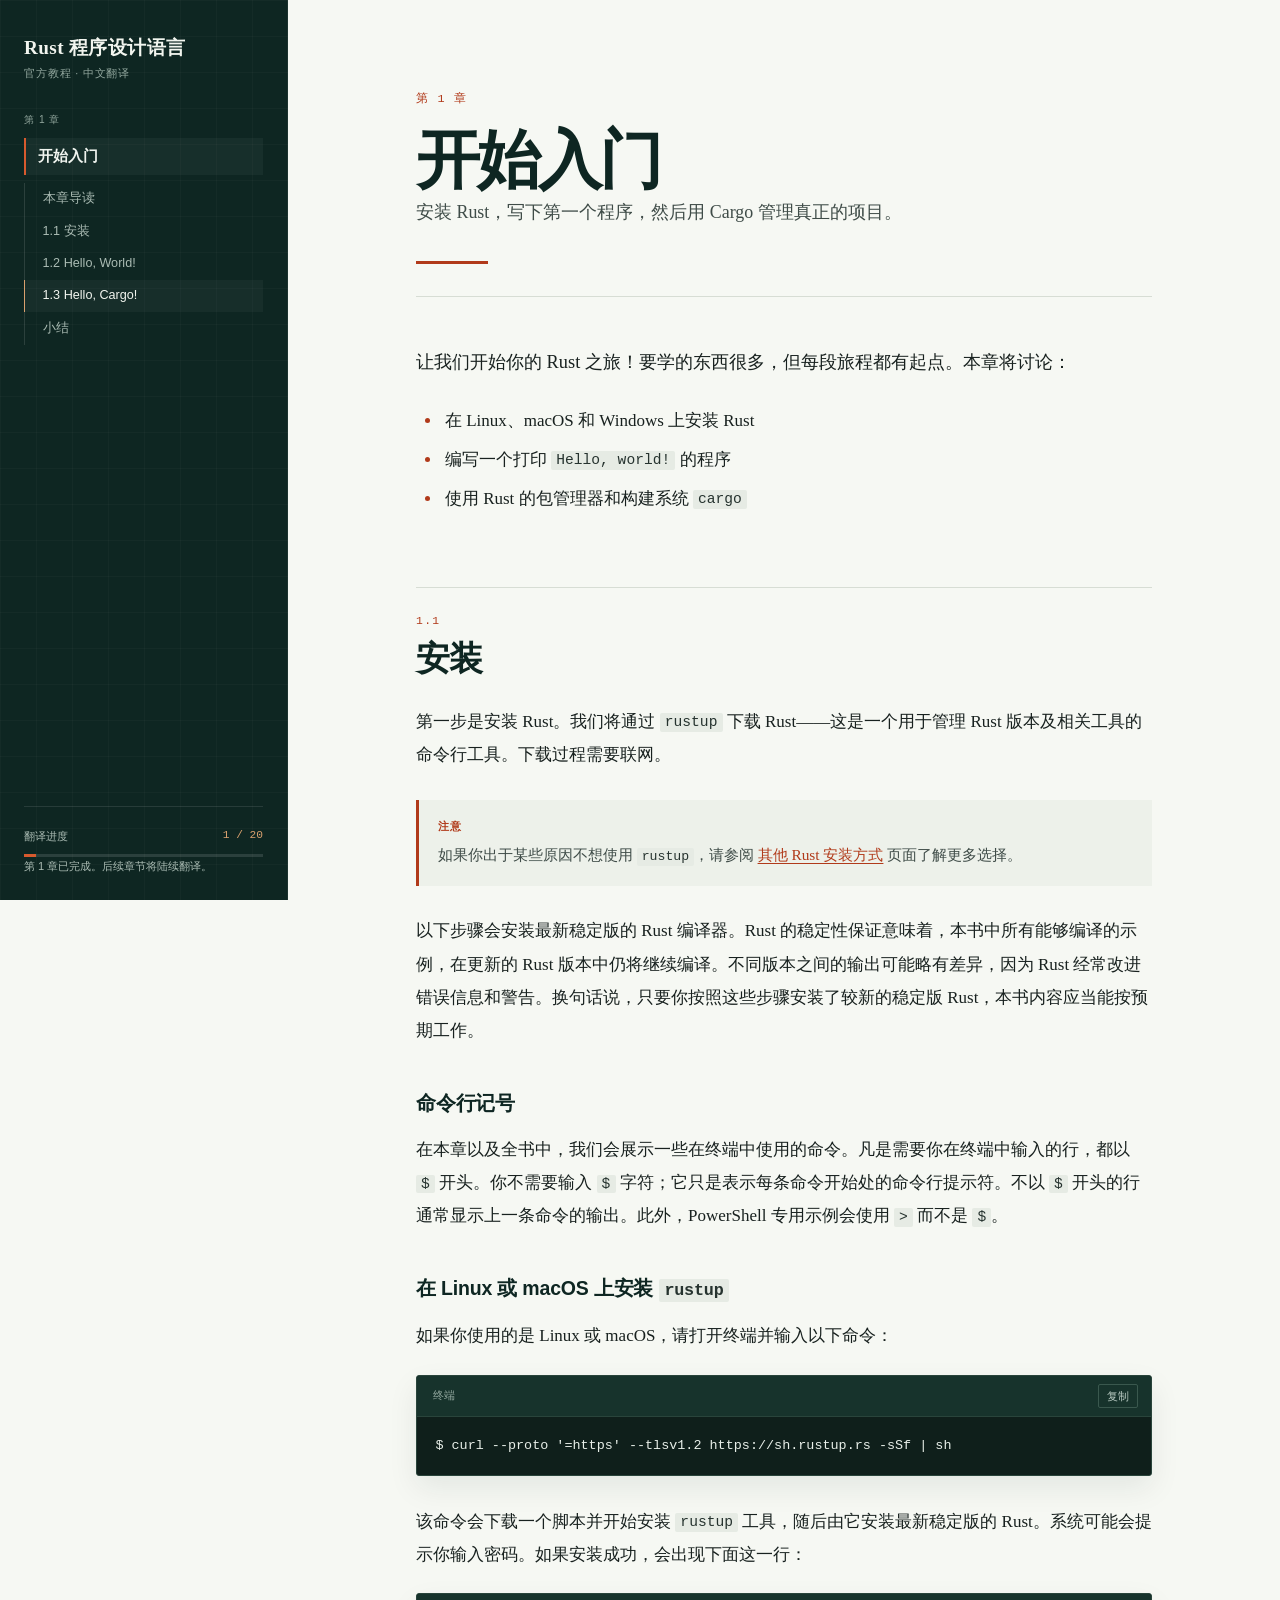
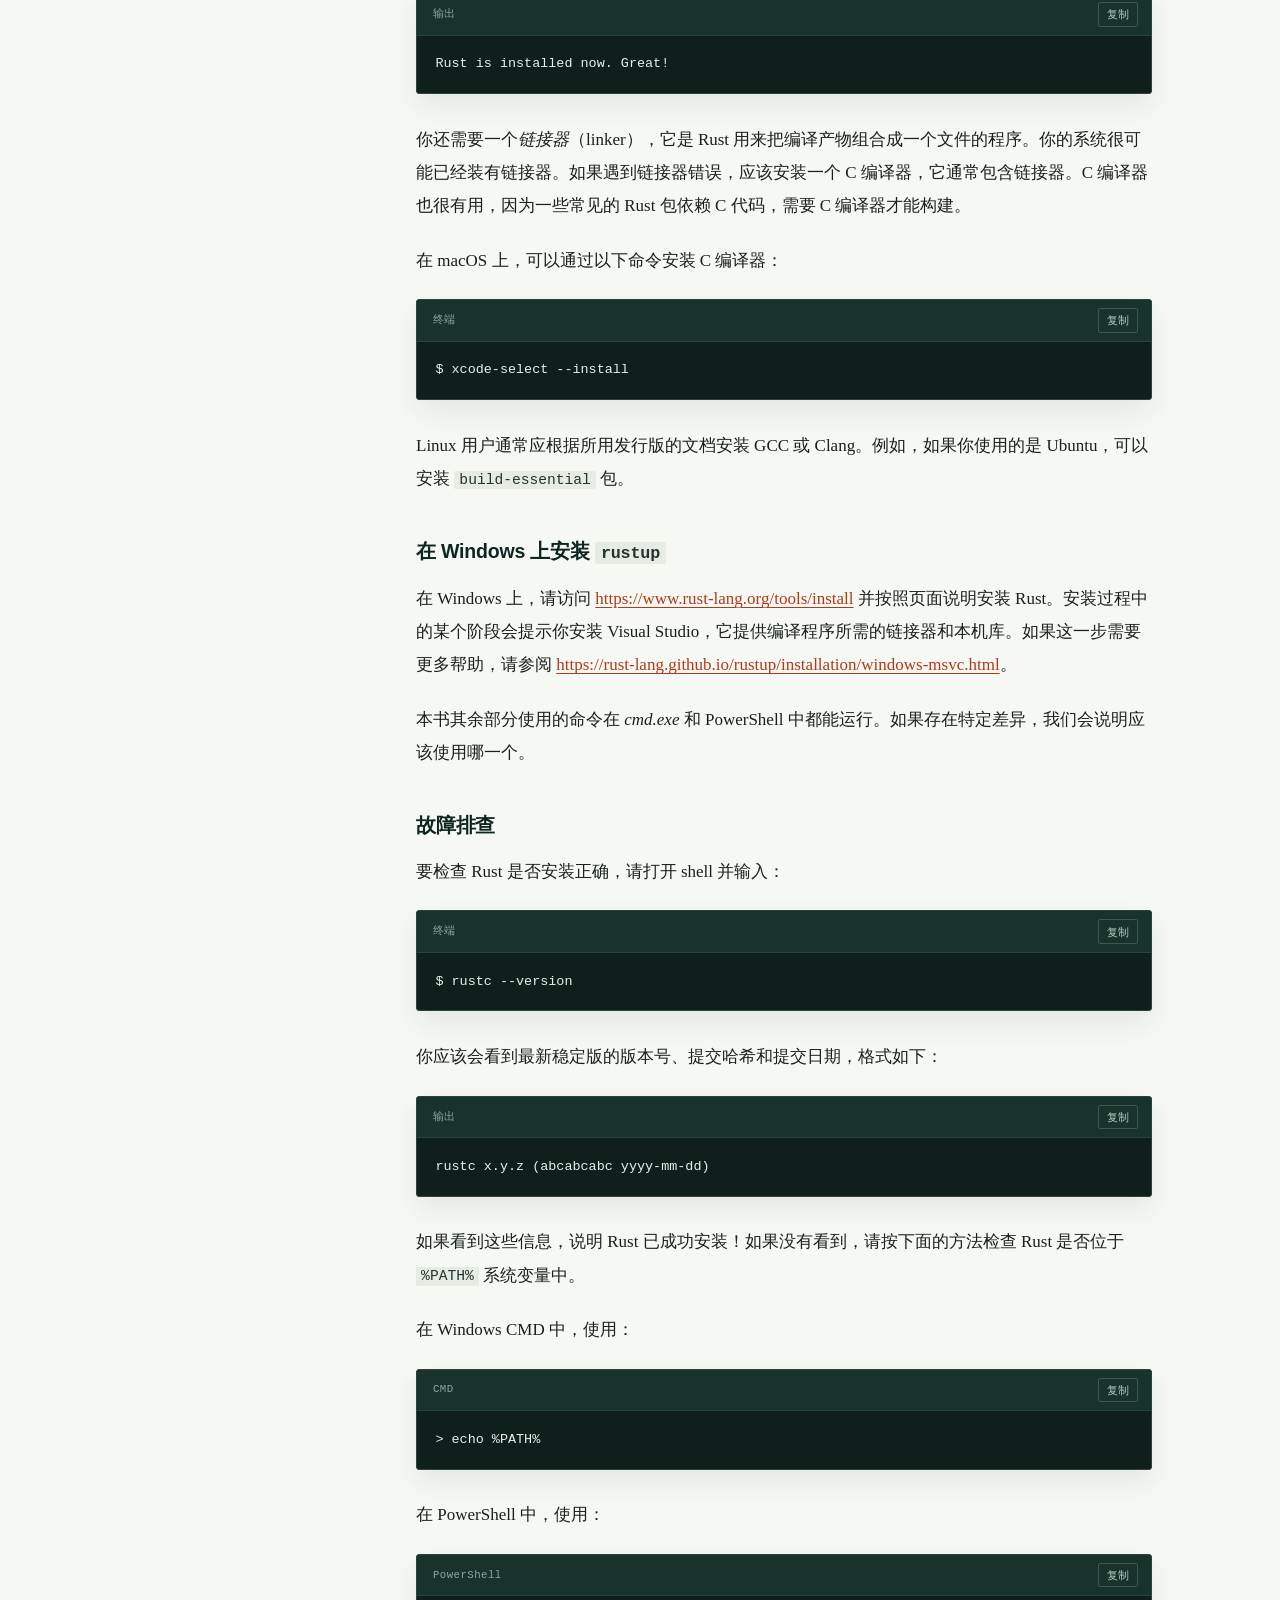
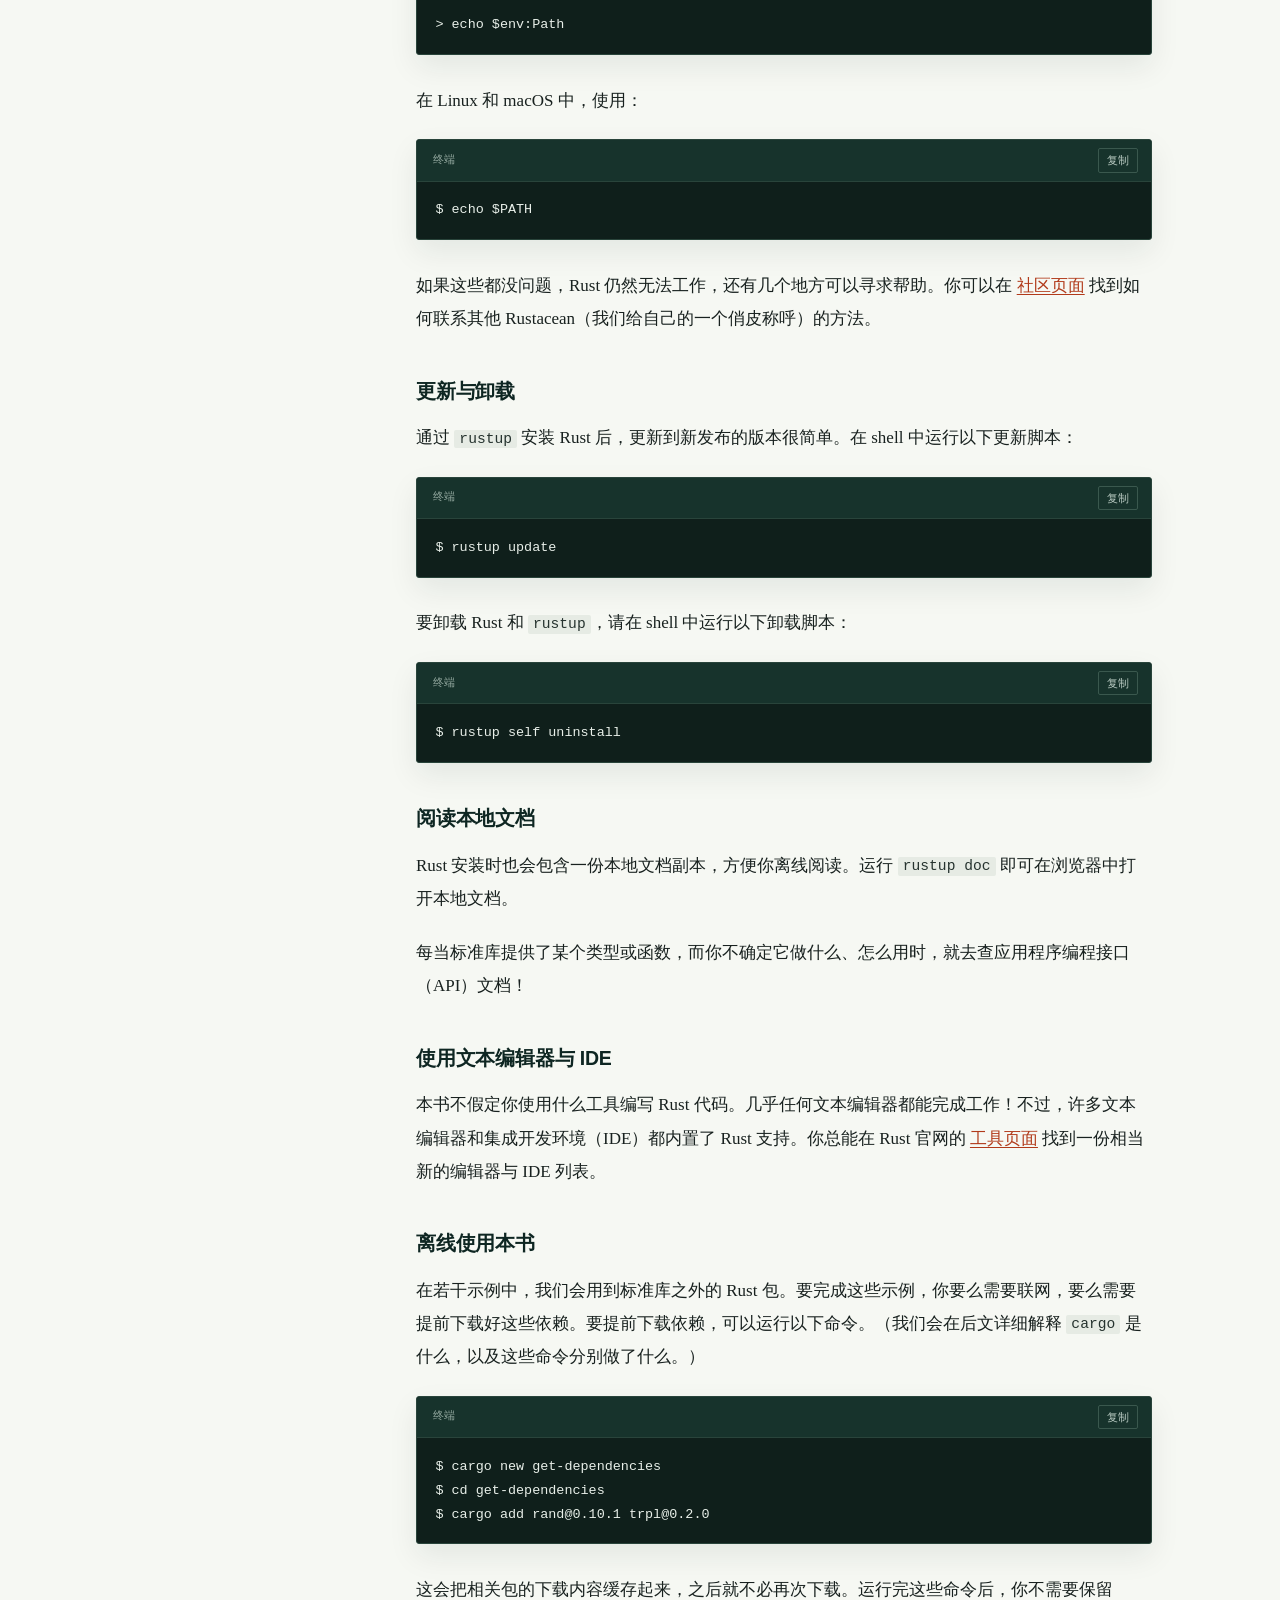
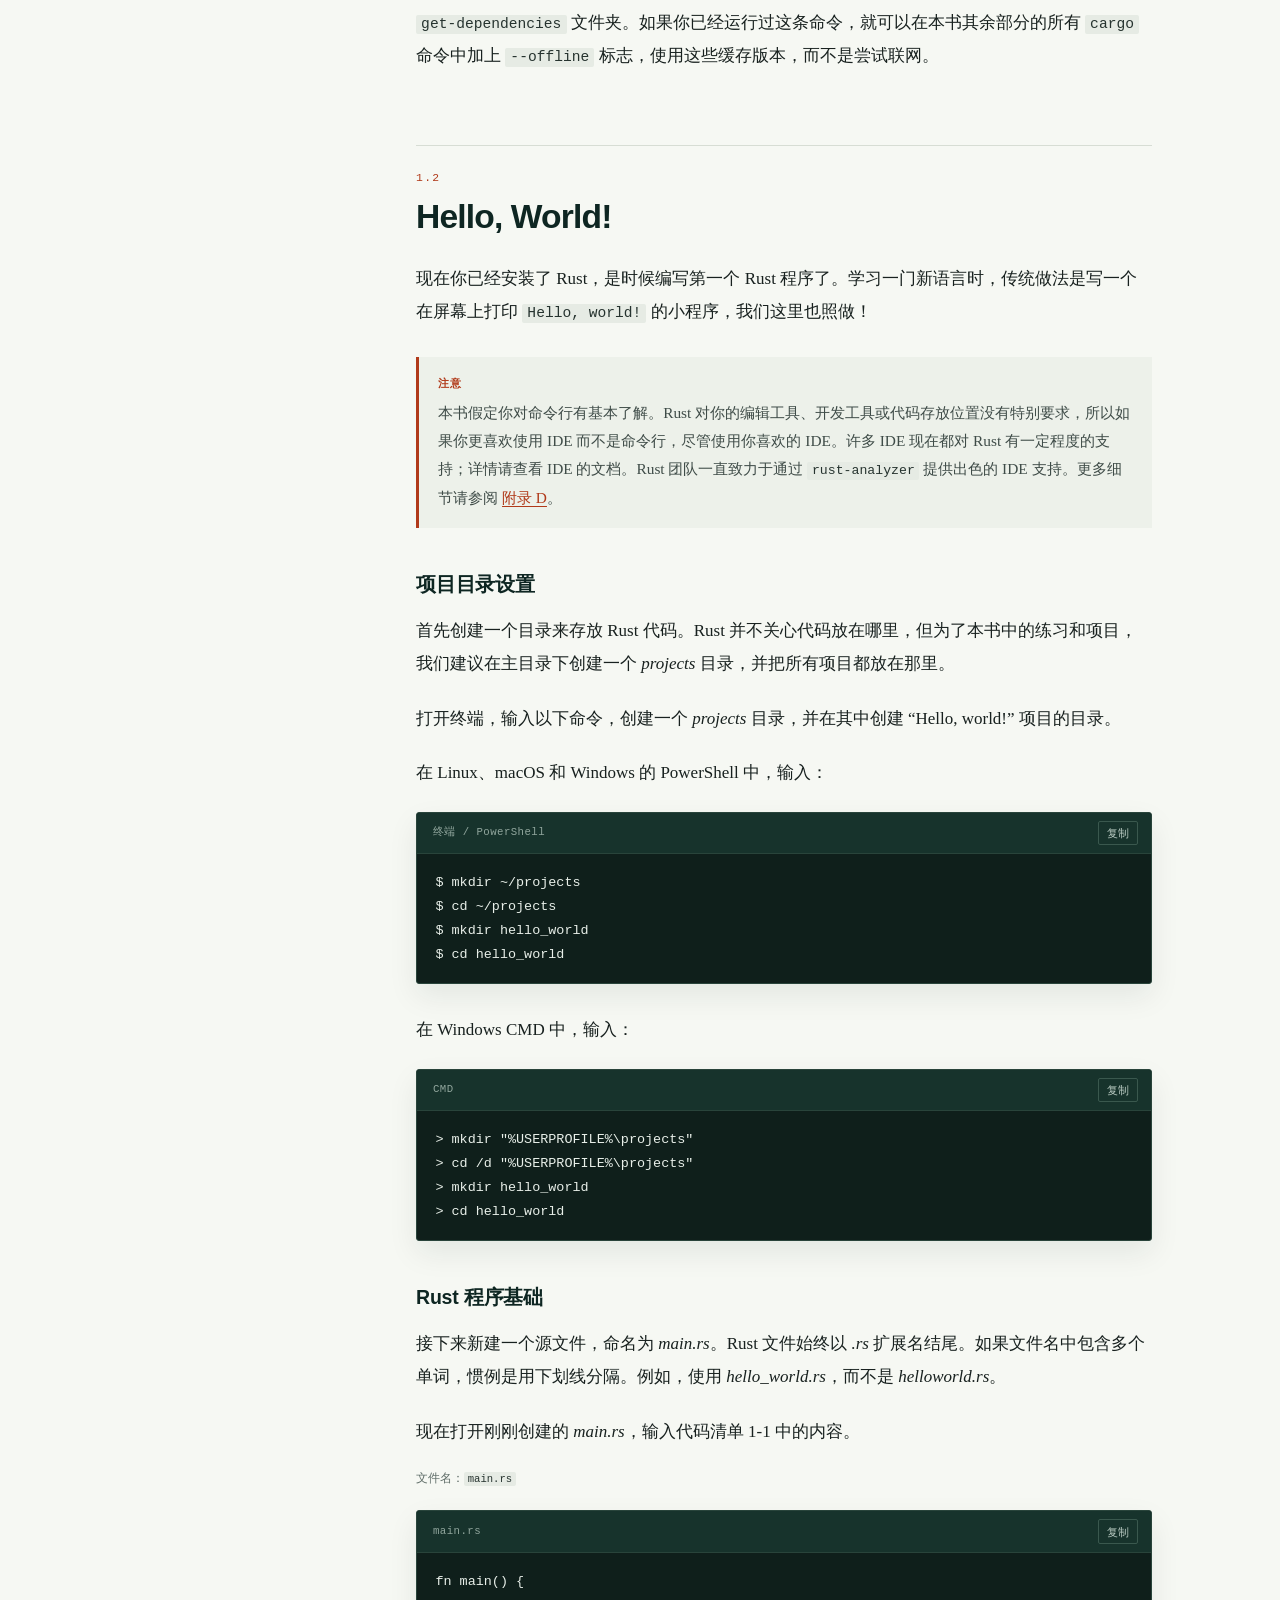
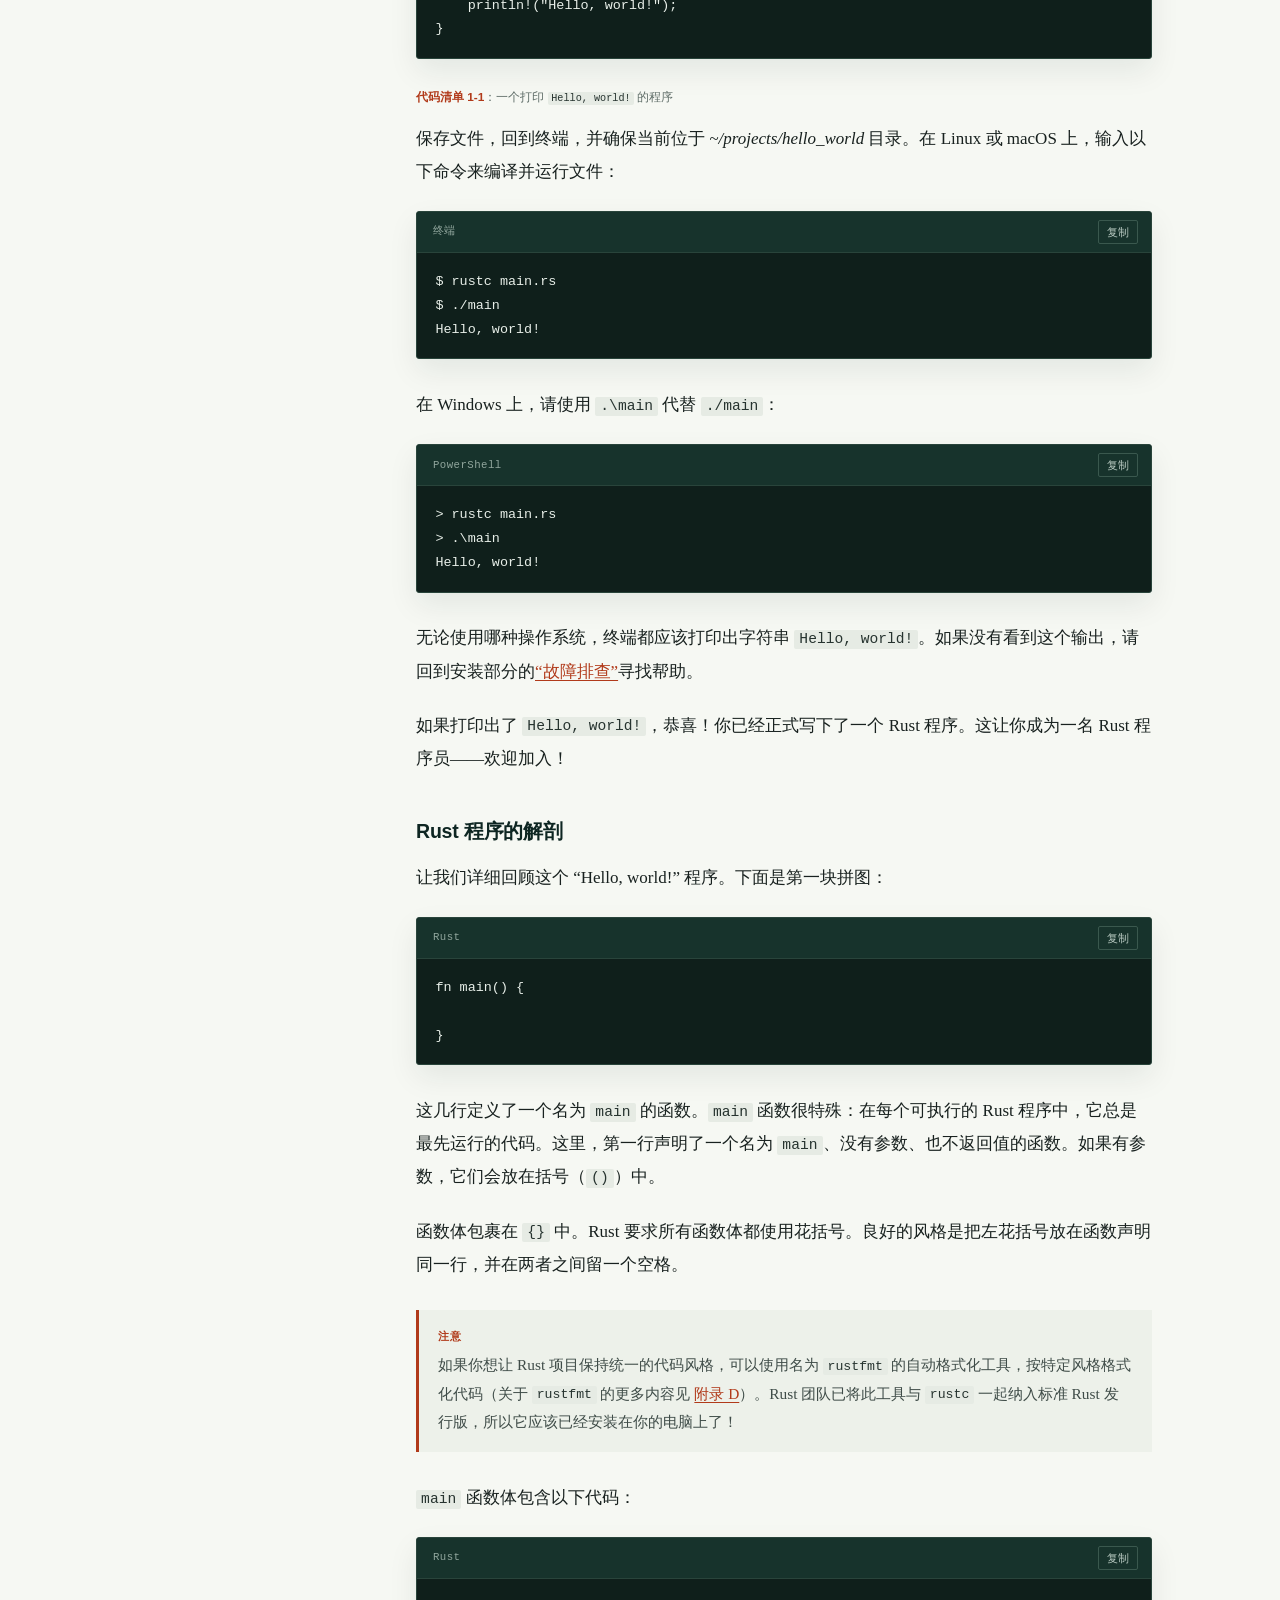
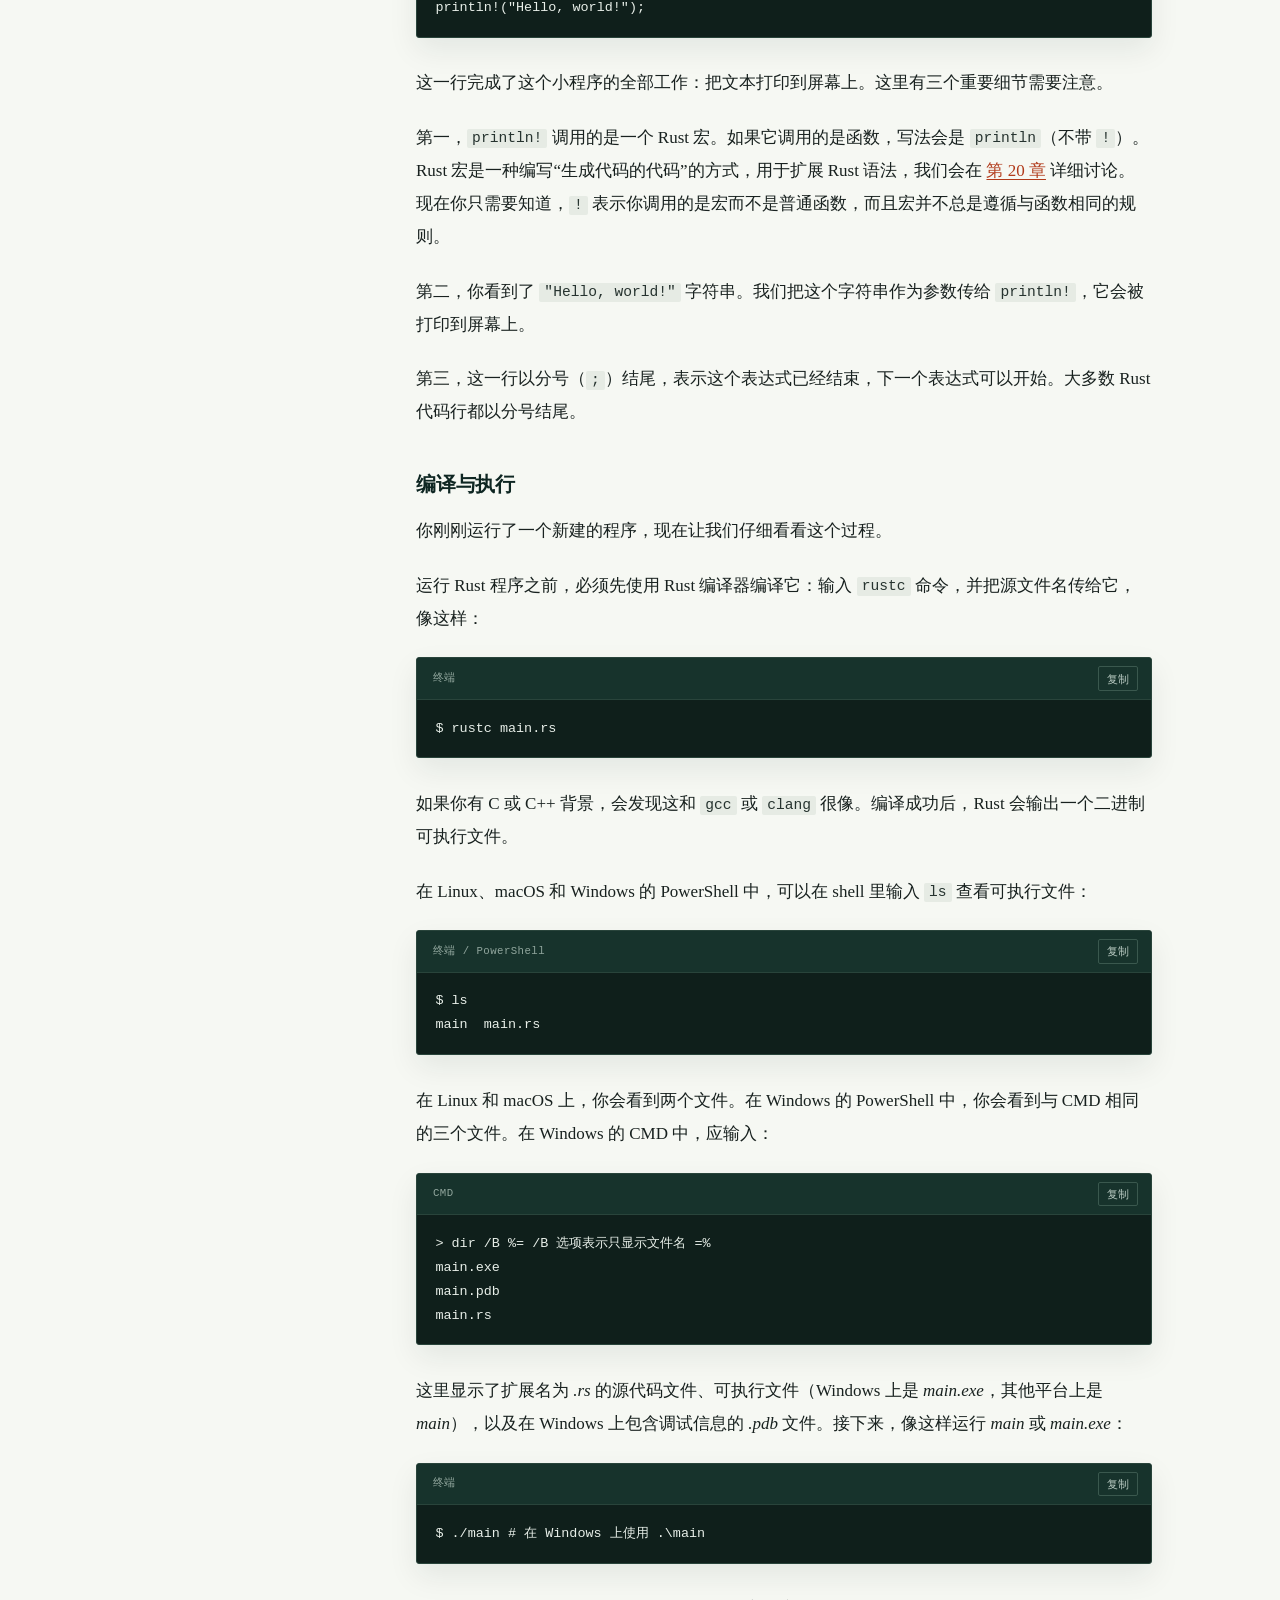
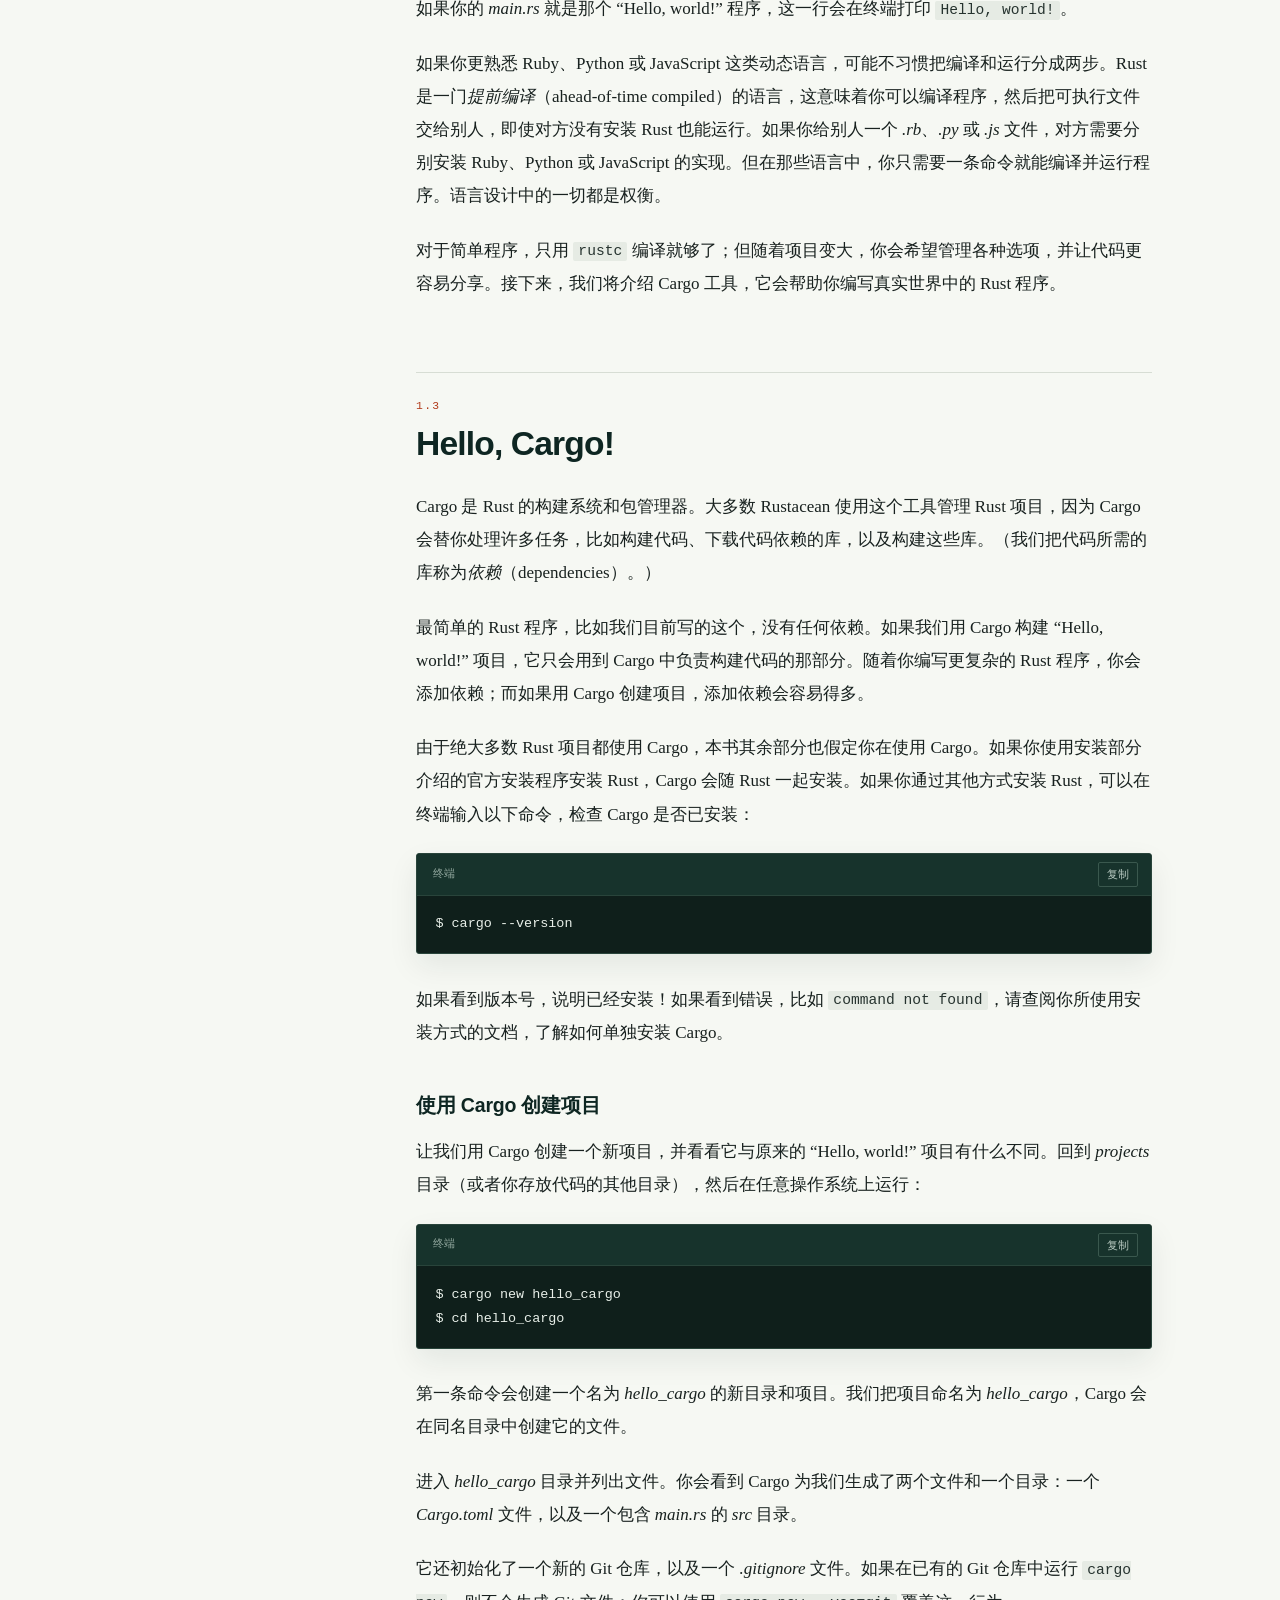
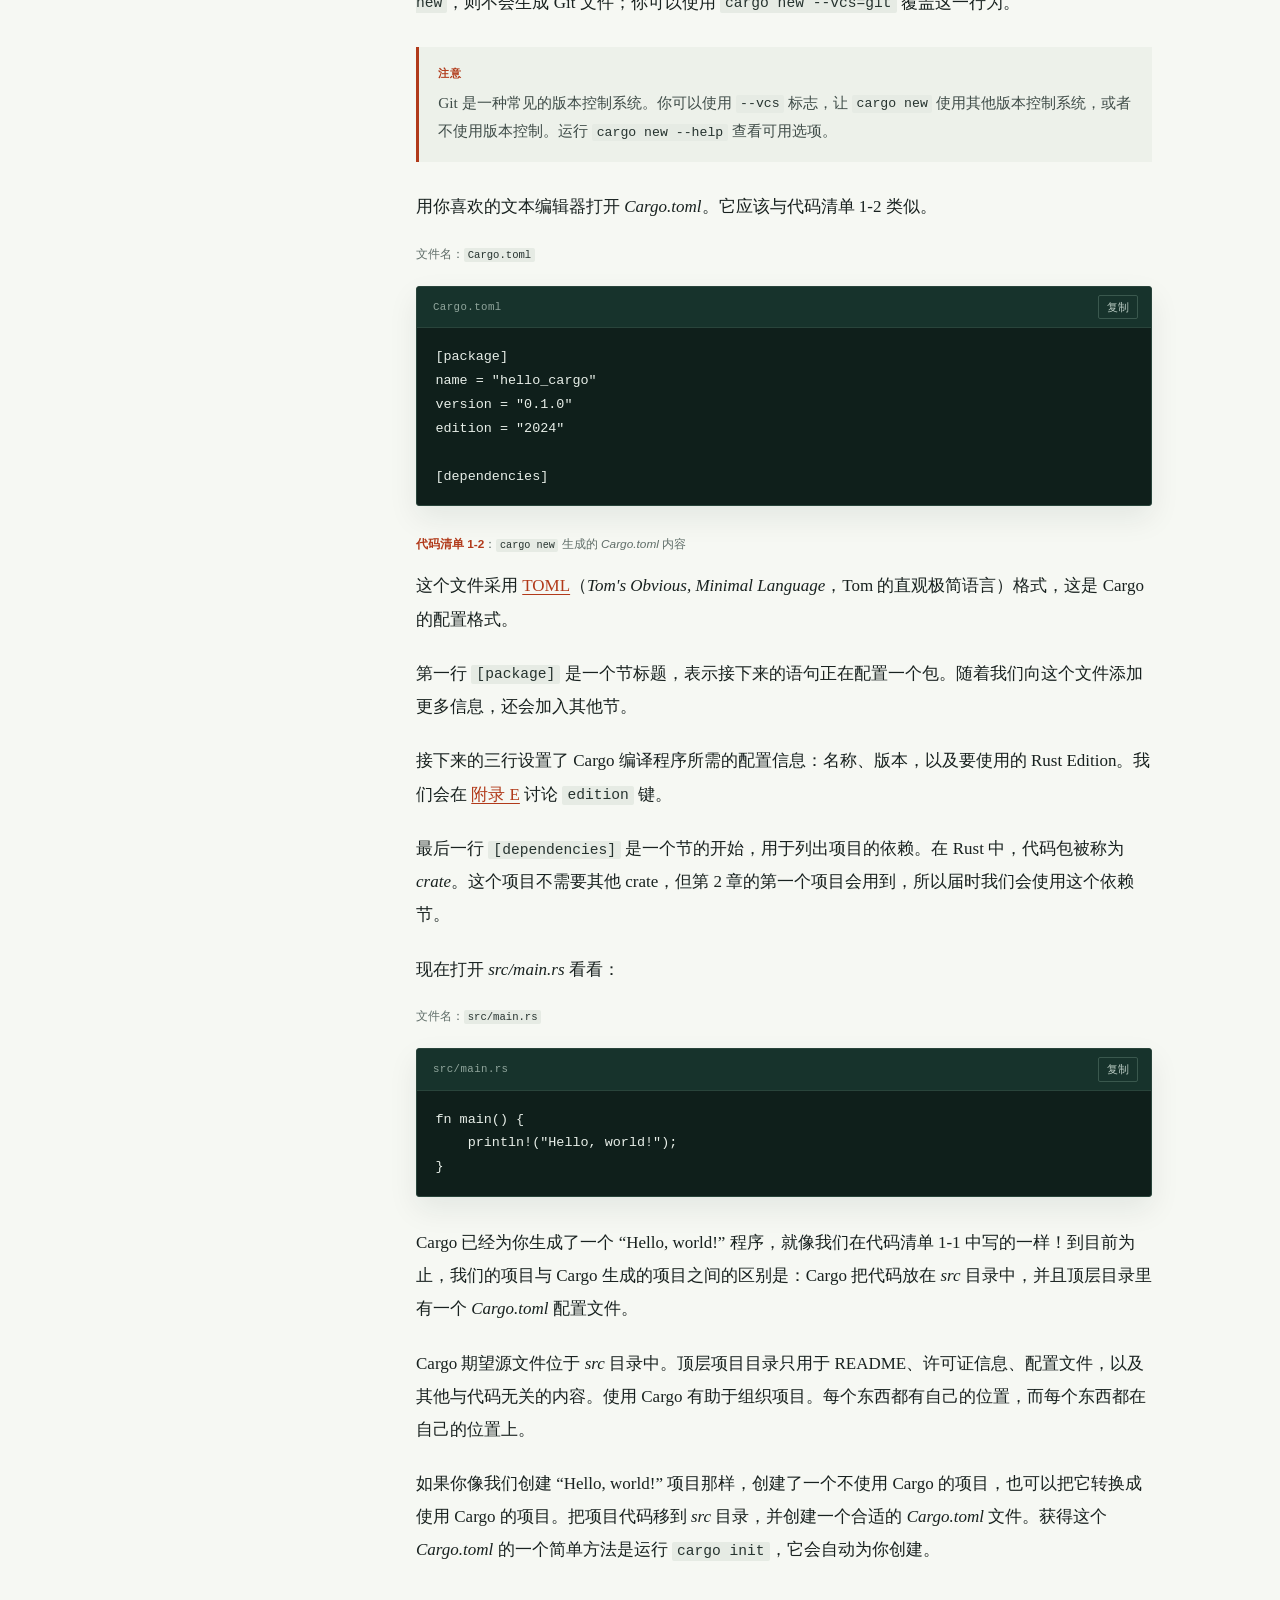
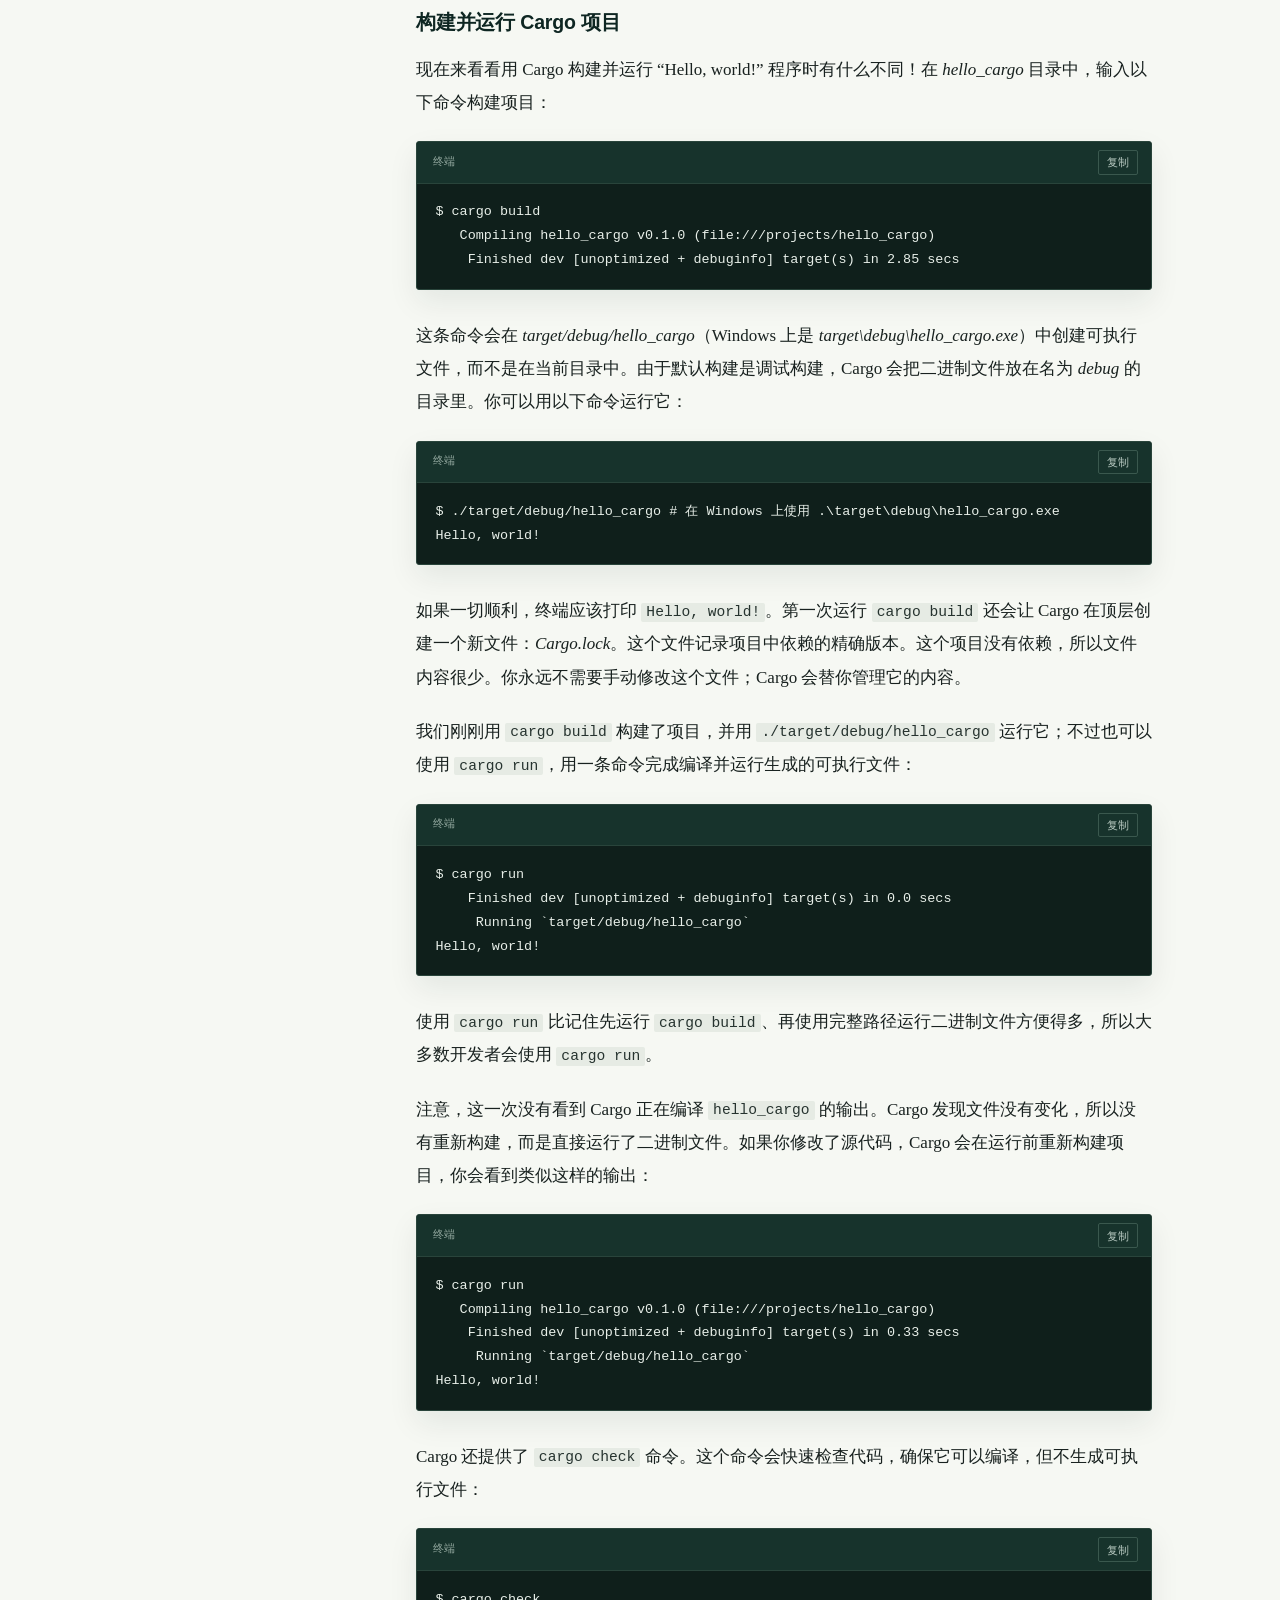
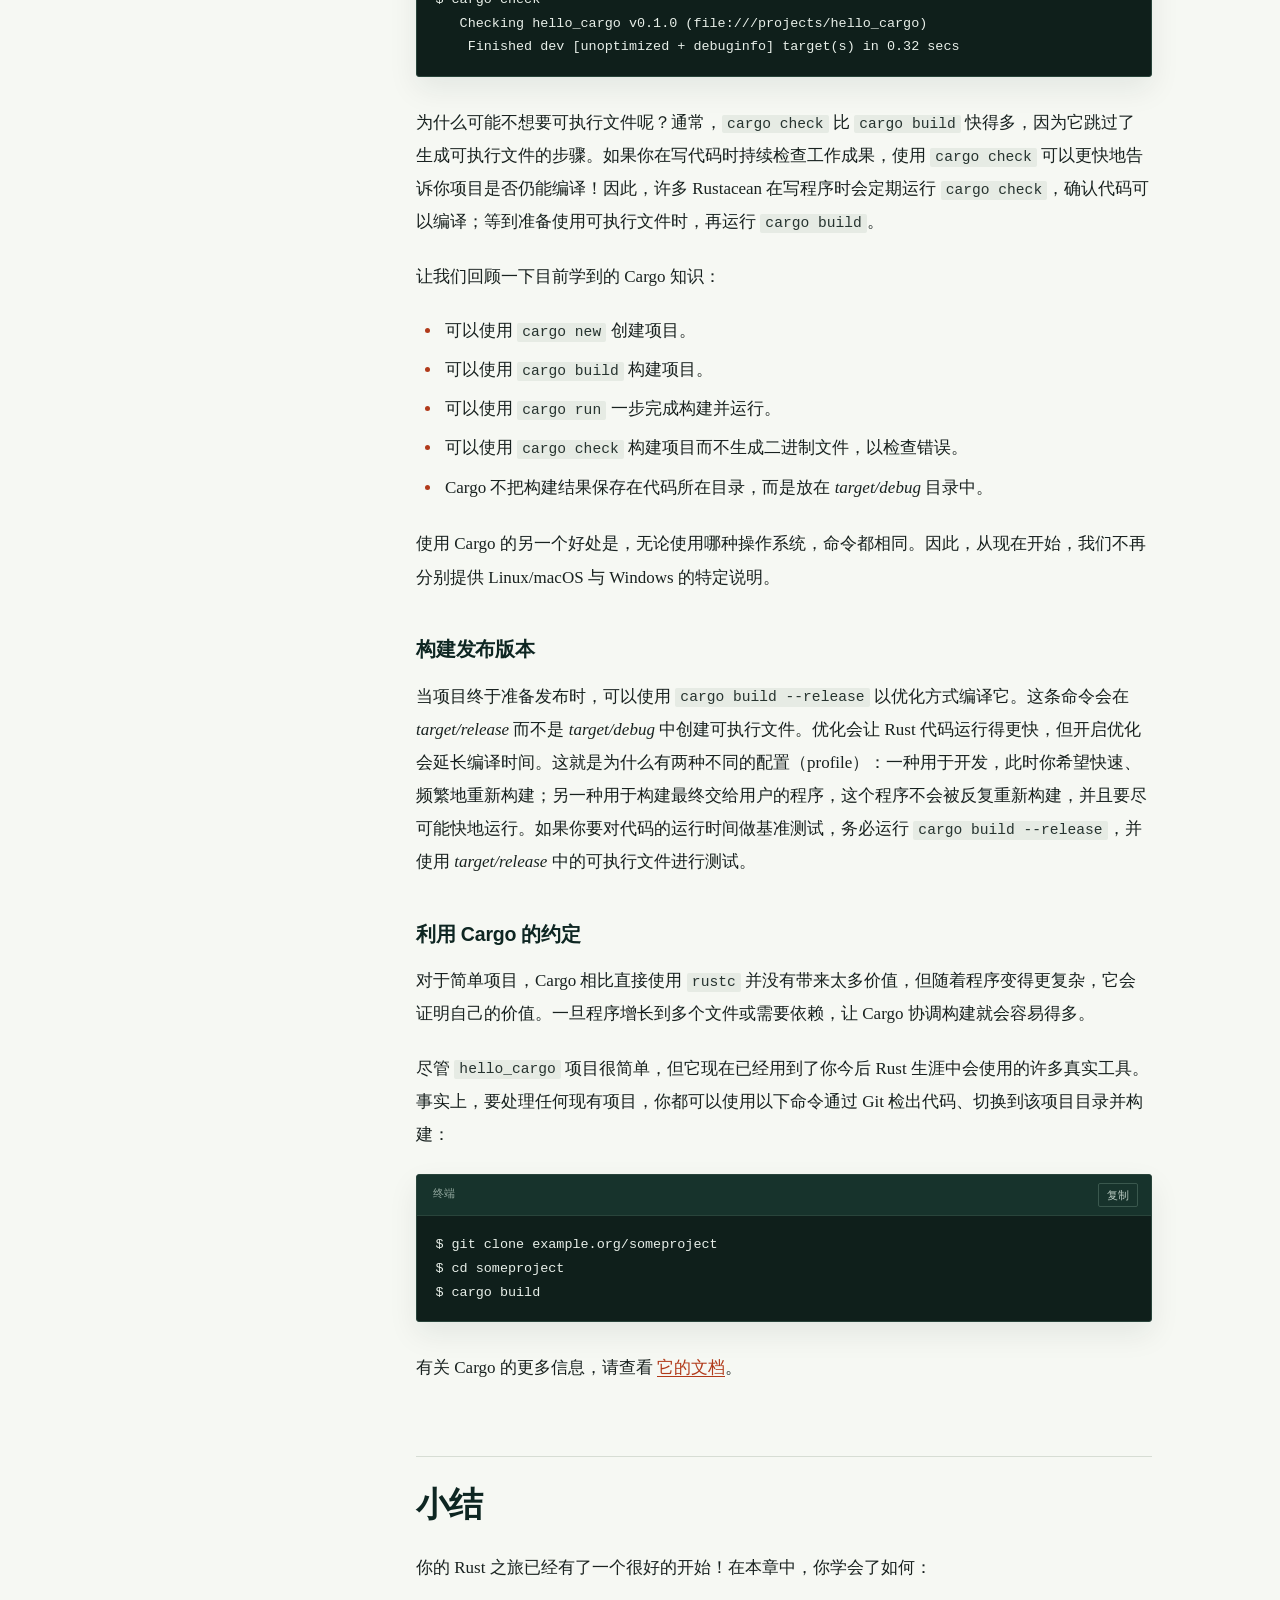
==== ch01-getting-started.html @ 80baf091 "feat: 添加《Rust 程序设计语言》中文翻译站点 包含首页目录、第 1 章（开始入门）与第 15 章（智能指针）完整翻译，以及全站样式、阅读进度、代码复制与移动端侧栏。" ====
<!DOCTYPE html>
<html lang="zh-CN">
<head>
  <meta charset="UTF-8">
  <meta name="viewport" content="width=device-width, initial-scale=1.0">
  <meta name="color-scheme" content="light">
  <title>第 1 章 开始入门 · Rust 程序设计语言（中文翻译）</title>
  <meta name="description" content="《Rust 程序设计语言》第一章：安装 Rust、编写 Hello, world!、认识 Cargo。">
  <link rel="icon" href="favicon.svg" type="image/svg+xml">
  <link rel="stylesheet" href="style.css">
</head>
<body class="chapter-page">
  <a class="skip-link" href="#main">跳到正文</a>
  <div class="progress" id="progress" aria-hidden="true"></div>

  <header class="topbar">
    <a href="index.html">Rust 程序设计语言</a>
    <button class="menu-button" id="menu-button" type="button" aria-expanded="false" aria-controls="sidebar">目录</button>
  </header>

  <div class="nav-backdrop" aria-hidden="true"></div>

  <div class="layout">
    <aside class="sidebar" id="sidebar" aria-label="章节导航">
      <div>
        <a class="book-id" href="index.html">
          <strong>Rust 程序设计语言</strong>
          <span>官方教程 · 中文翻译</span>
        </a>
      </div>

      <nav aria-label="本书目录">
        <p class="side-label">第 1 章</p>
        <a class="side-chapter" href="#getting-started">开始入门</a>
        <ol class="side-sections">
          <li><a class="is-active" href="#getting-started">本章导读</a></li>
          <li><a href="#installation">1.1 安装</a></li>
          <li><a href="#hello-world">1.2 Hello, World!</a></li>
          <li><a href="#hello-cargo">1.3 Hello, Cargo!</a></li>
          <li><a href="#summary">小结</a></li>
        </ol>
      </nav>

      <div class="side-progress">
        <p><span>翻译进度</span><strong>1 / 20</strong></p>
        <div class="progress-track" aria-hidden="true"><span></span></div>
        <p class="side-note">第 1 章已完成。后续章节将陆续翻译。</p>
      </div>
    </aside>

    <main id="main" class="content">
      <article class="prose">
        <header class="chapter-header">
          <p class="chapter-kicker">第 1 章</p>
          <h1>开始入门</h1>
          <p class="chapter-lede">安装 Rust，写下第一个程序，然后用 Cargo 管理真正的项目。</p>
        </header>

        <section id="getting-started">
          <p class="lead">让我们开始你的 Rust 之旅！要学的东西很多，但每段旅程都有起点。本章将讨论：</p>
          <ul>
            <li>在 Linux、macOS 和 Windows 上安装 Rust</li>
            <li>编写一个打印 <code>Hello, world!</code> 的程序</li>
            <li>使用 Rust 的包管理器和构建系统 <code>cargo</code></li>
          </ul>
        </section>

        <h2 id="installation"><span class="num">1.1</span>安装</h2>

        <p>第一步是安装 Rust。我们将通过 <code>rustup</code> 下载 Rust——这是一个用于管理 Rust 版本及相关工具的命令行工具。下载过程需要联网。</p>

        <aside class="note">
          <p><span class="note-label">注意</span>如果你出于某些原因不想使用 <code>rustup</code>，请参阅
            <a href="https://forge.rust-lang.org/infra/other-installation-methods.html" target="_blank" rel="noopener noreferrer">其他 Rust 安装方式</a>
            页面了解更多选择。</p>
        </aside>

        <p>以下步骤会安装最新稳定版的 Rust 编译器。Rust 的稳定性保证意味着，本书中所有能够编译的示例，在更新的 Rust 版本中仍将继续编译。不同版本之间的输出可能略有差异，因为 Rust 经常改进错误信息和警告。换句话说，只要你按照这些步骤安装了较新的稳定版 Rust，本书内容应当能按预期工作。</p>

        <h3 id="command-line-notation">命令行记号</h3>

        <p>在本章以及全书中，我们会展示一些在终端中使用的命令。凡是需要你在终端中输入的行，都以 <code>$</code> 开头。你不需要输入 <code>$</code> 字符；它只是表示每条命令开始处的命令行提示符。不以 <code>$</code> 开头的行通常显示上一条命令的输出。此外，PowerShell 专用示例会使用 <code>&gt;</code> 而不是 <code>$</code>。</p>

        <h3 id="installing-rustup-on-linux-or-macos">在 Linux 或 macOS 上安装 <code>rustup</code></h3>

        <p>如果你使用的是 Linux 或 macOS，请打开终端并输入以下命令：</p>

        <pre data-label="终端"><code class="language-console">$ curl --proto '=https' --tlsv1.2 https://sh.rustup.rs -sSf | sh</code></pre>

        <p>该命令会下载一个脚本并开始安装 <code>rustup</code> 工具，随后由它安装最新稳定版的 Rust。系统可能会提示你输入密码。如果安装成功，会出现下面这一行：</p>

        <pre data-label="输出"><code class="language-text">Rust is installed now. Great!</code></pre>

        <p>你还需要一个<em>链接器</em>（linker），它是 Rust 用来把编译产物组合成一个文件的程序。你的系统很可能已经装有链接器。如果遇到链接器错误，应该安装一个 C 编译器，它通常包含链接器。C 编译器也很有用，因为一些常见的 Rust 包依赖 C 代码，需要 C 编译器才能构建。</p>

        <p>在 macOS 上，可以通过以下命令安装 C 编译器：</p>

        <pre data-label="终端"><code class="language-console">$ xcode-select --install</code></pre>

        <p>Linux 用户通常应根据所用发行版的文档安装 GCC 或 Clang。例如，如果你使用的是 Ubuntu，可以安装 <code>build-essential</code> 包。</p>

        <h3 id="installing-rustup-on-windows">在 Windows 上安装 <code>rustup</code></h3>

        <p>在 Windows 上，请访问
          <a href="https://www.rust-lang.org/tools/install" target="_blank" rel="noopener noreferrer">https://www.rust-lang.org/tools/install</a>
          并按照页面说明安装 Rust。安装过程中的某个阶段会提示你安装 Visual Studio，它提供编译程序所需的链接器和本机库。如果这一步需要更多帮助，请参阅
          <a href="https://rust-lang.github.io/rustup/installation/windows-msvc.html" target="_blank" rel="noopener noreferrer">https://rust-lang.github.io/rustup/installation/windows-msvc.html</a>。
        </p>

        <p>本书其余部分使用的命令在 <em>cmd.exe</em> 和 PowerShell 中都能运行。如果存在特定差异，我们会说明应该使用哪一个。</p>

        <h3 id="troubleshooting">故障排查</h3>

        <p>要检查 Rust 是否安装正确，请打开 shell 并输入：</p>

        <pre data-label="终端"><code class="language-console">$ rustc --version</code></pre>

        <p>你应该会看到最新稳定版的版本号、提交哈希和提交日期，格式如下：</p>

        <pre data-label="输出"><code class="language-text">rustc x.y.z (abcabcabc yyyy-mm-dd)</code></pre>

        <p>如果看到这些信息，说明 Rust 已成功安装！如果没有看到，请按下面的方法检查 Rust 是否位于 <code>%PATH%</code> 系统变量中。</p>

        <p>在 Windows CMD 中，使用：</p>

        <pre data-label="CMD"><code class="language-cmd">&gt; echo %PATH%</code></pre>

        <p>在 PowerShell 中，使用：</p>

        <pre data-label="PowerShell"><code class="language-powershell">&gt; echo $env:Path</code></pre>

        <p>在 Linux 和 macOS 中，使用：</p>

        <pre data-label="终端"><code class="language-console">$ echo $PATH</code></pre>

        <p>如果这些都没问题，Rust 仍然无法工作，还有几个地方可以寻求帮助。你可以在
          <a href="https://www.rust-lang.org/community" target="_blank" rel="noopener noreferrer">社区页面</a>
          找到如何联系其他 Rustacean（我们给自己的一个俏皮称呼）的方法。</p>

        <h3 id="updating-and-uninstalling">更新与卸载</h3>

        <p>通过 <code>rustup</code> 安装 Rust 后，更新到新发布的版本很简单。在 shell 中运行以下更新脚本：</p>

        <pre data-label="终端"><code class="language-console">$ rustup update</code></pre>

        <p>要卸载 Rust 和 <code>rustup</code>，请在 shell 中运行以下卸载脚本：</p>

        <pre data-label="终端"><code class="language-console">$ rustup self uninstall</code></pre>

        <h3 id="reading-the-local-documentation">阅读本地文档</h3>

        <p>Rust 安装时也会包含一份本地文档副本，方便你离线阅读。运行 <code>rustup doc</code> 即可在浏览器中打开本地文档。</p>

        <p>每当标准库提供了某个类型或函数，而你不确定它做什么、怎么用时，就去查应用程序编程接口（API）文档！</p>

        <h3 id="using-text-editors-and-ides">使用文本编辑器与 IDE</h3>

        <p>本书不假定你使用什么工具编写 Rust 代码。几乎任何文本编辑器都能完成工作！不过，许多文本编辑器和集成开发环境（IDE）都内置了 Rust 支持。你总能在 Rust 官网的
          <a href="https://www.rust-lang.org/tools" target="_blank" rel="noopener noreferrer">工具页面</a>
          找到一份相当新的编辑器与 IDE 列表。</p>

        <h3 id="working-offline-with-this-book">离线使用本书</h3>

        <p>在若干示例中，我们会用到标准库之外的 Rust 包。要完成这些示例，你要么需要联网，要么需要提前下载好这些依赖。要提前下载依赖，可以运行以下命令。（我们会在后文详细解释 <code>cargo</code> 是什么，以及这些命令分别做了什么。）</p>

        <pre data-label="终端"><code class="language-console">$ cargo new get-dependencies
$ cd get-dependencies
$ cargo add rand@0.10.1 trpl@0.2.0</code></pre>

        <p>这会把相关包的下载内容缓存起来，之后就不必再次下载。运行完这些命令后，你不需要保留 <code>get-dependencies</code> 文件夹。如果你已经运行过这条命令，就可以在本书其余部分的所有 <code>cargo</code> 命令中加上 <code>--offline</code> 标志，使用这些缓存版本，而不是尝试联网。</p>

        <h2 id="hello-world"><span class="num">1.2</span>Hello, World!</h2>

        <p>现在你已经安装了 Rust，是时候编写第一个 Rust 程序了。学习一门新语言时，传统做法是写一个在屏幕上打印 <code>Hello, world!</code> 的小程序，我们这里也照做！</p>

        <aside class="note">
          <p><span class="note-label">注意</span>本书假定你对命令行有基本了解。Rust 对你的编辑工具、开发工具或代码存放位置没有特别要求，所以如果你更喜欢使用 IDE 而不是命令行，尽管使用你喜欢的 IDE。许多 IDE 现在都对 Rust 有一定程度的支持；详情请查看 IDE 的文档。Rust 团队一直致力于通过 <code>rust-analyzer</code> 提供出色的 IDE 支持。更多细节请参阅
            <a href="https://doc.rust-lang.org/book/appendix-04-useful-development-tools.html" target="_blank" rel="noopener noreferrer">附录 D</a>。</p>
        </aside>

        <h3 id="project-directory-setup">项目目录设置</h3>

        <p>首先创建一个目录来存放 Rust 代码。Rust 并不关心代码放在哪里，但为了本书中的练习和项目，我们建议在主目录下创建一个 <em>projects</em> 目录，并把所有项目都放在那里。</p>

        <p>打开终端，输入以下命令，创建一个 <em>projects</em> 目录，并在其中创建 “Hello, world!” 项目的目录。</p>

        <p>在 Linux、macOS 和 Windows 的 PowerShell 中，输入：</p>

        <pre data-label="终端 / PowerShell"><code class="language-console">$ mkdir ~/projects
$ cd ~/projects
$ mkdir hello_world
$ cd hello_world</code></pre>

        <p>在 Windows CMD 中，输入：</p>

        <pre data-label="CMD"><code class="language-cmd">&gt; mkdir "%USERPROFILE%\projects"
&gt; cd /d "%USERPROFILE%\projects"
&gt; mkdir hello_world
&gt; cd hello_world</code></pre>

        <h3 id="rust-program-basics">Rust 程序基础</h3>

        <p>接下来新建一个源文件，命名为 <em>main.rs</em>。Rust 文件始终以 <em>.rs</em> 扩展名结尾。如果文件名中包含多个单词，惯例是用下划线分隔。例如，使用 <em>hello_world.rs</em>，而不是 <em>helloworld.rs</em>。</p>

        <p>现在打开刚刚创建的 <em>main.rs</em>，输入代码清单 1-1 中的内容。</p>

        <p class="filename">文件名：<code>main.rs</code></p>

        <pre data-label="main.rs"><code class="language-rust">fn main() {
    println!("Hello, world!");
}</code></pre>

        <p class="caption"><span>代码清单 1-1</span>：一个打印 <code>Hello, world!</code> 的程序</p>

        <p>保存文件，回到终端，并确保当前位于 <em>~/projects/hello_world</em> 目录。在 Linux 或 macOS 上，输入以下命令来编译并运行文件：</p>

        <pre data-label="终端"><code class="language-console">$ rustc main.rs
$ ./main
Hello, world!</code></pre>

        <p>在 Windows 上，请使用 <code>.\main</code> 代替 <code>./main</code>：</p>

        <pre data-label="PowerShell"><code class="language-powershell">&gt; rustc main.rs
&gt; .\main
Hello, world!</code></pre>

        <p>无论使用哪种操作系统，终端都应该打印出字符串 <code>Hello, world!</code>。如果没有看到这个输出，请回到安装部分的<a href="#troubleshooting">“故障排查”</a>寻找帮助。</p>

        <p>如果打印出了 <code>Hello, world!</code>，恭喜！你已经正式写下了一个 Rust 程序。这让你成为一名 Rust 程序员——欢迎加入！</p>

        <h3 id="the-anatomy-of-a-rust-program">Rust 程序的解剖</h3>

        <p>让我们详细回顾这个 “Hello, world!” 程序。下面是第一块拼图：</p>

        <pre><code class="language-rust">fn main() {

}</code></pre>

        <p>这几行定义了一个名为 <code>main</code> 的函数。<code>main</code> 函数很特殊：在每个可执行的 Rust 程序中，它总是最先运行的代码。这里，第一行声明了一个名为 <code>main</code>、没有参数、也不返回值的函数。如果有参数，它们会放在括号（<code>()</code>）中。</p>

        <p>函数体包裹在 <code>{}</code> 中。Rust 要求所有函数体都使用花括号。良好的风格是把左花括号放在函数声明同一行，并在两者之间留一个空格。</p>

        <aside class="note">
          <p><span class="note-label">注意</span>如果你想让 Rust 项目保持统一的代码风格，可以使用名为 <code>rustfmt</code> 的自动格式化工具，按特定风格格式化代码（关于 <code>rustfmt</code> 的更多内容见
            <a href="https://doc.rust-lang.org/book/appendix-04-useful-development-tools.html" target="_blank" rel="noopener noreferrer">附录 D</a>）。Rust 团队已将此工具与 <code>rustc</code> 一起纳入标准 Rust 发行版，所以它应该已经安装在你的电脑上了！</p>
        </aside>

        <p><code>main</code> 函数体包含以下代码：</p>

        <pre><code class="language-rust">println!("Hello, world!");</code></pre>

        <p>这一行完成了这个小程序的全部工作：把文本打印到屏幕上。这里有三个重要细节需要注意。</p>

        <p>第一，<code>println!</code> 调用的是一个 Rust 宏。如果它调用的是函数，写法会是 <code>println</code>（不带 <code>!</code>）。Rust 宏是一种编写“生成代码的代码”的方式，用于扩展 Rust 语法，我们会在
          <a href="https://doc.rust-lang.org/book/ch20-05-macros.html" target="_blank" rel="noopener noreferrer">第 20 章</a>
          详细讨论。现在你只需要知道，<code>!</code> 表示你调用的是宏而不是普通函数，而且宏并不总是遵循与函数相同的规则。</p>

        <p>第二，你看到了 <code>"Hello, world!"</code> 字符串。我们把这个字符串作为参数传给 <code>println!</code>，它会被打印到屏幕上。</p>

        <p>第三，这一行以分号（<code>;</code>）结尾，表示这个表达式已经结束，下一个表达式可以开始。大多数 Rust 代码行都以分号结尾。</p>

        <h3 id="compilation-and-execution">编译与执行</h3>

        <p>你刚刚运行了一个新建的程序，现在让我们仔细看看这个过程。</p>

        <p>运行 Rust 程序之前，必须先使用 Rust 编译器编译它：输入 <code>rustc</code> 命令，并把源文件名传给它，像这样：</p>

        <pre data-label="终端"><code class="language-console">$ rustc main.rs</code></pre>

        <p>如果你有 C 或 C++ 背景，会发现这和 <code>gcc</code> 或 <code>clang</code> 很像。编译成功后，Rust 会输出一个二进制可执行文件。</p>

        <p>在 Linux、macOS 和 Windows 的 PowerShell 中，可以在 shell 里输入 <code>ls</code> 查看可执行文件：</p>

        <pre data-label="终端 / PowerShell"><code class="language-console">$ ls
main  main.rs</code></pre>

        <p>在 Linux 和 macOS 上，你会看到两个文件。在 Windows 的 PowerShell 中，你会看到与 CMD 相同的三个文件。在 Windows 的 CMD 中，应输入：</p>

        <pre data-label="CMD"><code class="language-cmd">&gt; dir /B %= /B 选项表示只显示文件名 =%
main.exe
main.pdb
main.rs</code></pre>

        <p>这里显示了扩展名为 <em>.rs</em> 的源代码文件、可执行文件（Windows 上是 <em>main.exe</em>，其他平台上是 <em>main</em>），以及在 Windows 上包含调试信息的 <em>.pdb</em> 文件。接下来，像这样运行 <em>main</em> 或 <em>main.exe</em>：</p>

        <pre data-label="终端"><code class="language-console">$ ./main # 在 Windows 上使用 .\main</code></pre>

        <p>如果你的 <em>main.rs</em> 就是那个 “Hello, world!” 程序，这一行会在终端打印 <code>Hello, world!</code>。</p>

        <p>如果你更熟悉 Ruby、Python 或 JavaScript 这类动态语言，可能不习惯把编译和运行分成两步。Rust 是一门<em>提前编译</em>（ahead-of-time compiled）的语言，这意味着你可以编译程序，然后把可执行文件交给别人，即使对方没有安装 Rust 也能运行。如果你给别人一个 <em>.rb</em>、<em>.py</em> 或 <em>.js</em> 文件，对方需要分别安装 Ruby、Python 或 JavaScript 的实现。但在那些语言中，你只需要一条命令就能编译并运行程序。语言设计中的一切都是权衡。</p>

        <p>对于简单程序，只用 <code>rustc</code> 编译就够了；但随着项目变大，你会希望管理各种选项，并让代码更容易分享。接下来，我们将介绍 Cargo 工具，它会帮助你编写真实世界中的 Rust 程序。</p>

        <h2 id="hello-cargo"><span class="num">1.3</span>Hello, Cargo!</h2>

        <p>Cargo 是 Rust 的构建系统和包管理器。大多数 Rustacean 使用这个工具管理 Rust 项目，因为 Cargo 会替你处理许多任务，比如构建代码、下载代码依赖的库，以及构建这些库。（我们把代码所需的库称为<em>依赖</em>（dependencies）。）</p>

        <p>最简单的 Rust 程序，比如我们目前写的这个，没有任何依赖。如果我们用 Cargo 构建 “Hello, world!” 项目，它只会用到 Cargo 中负责构建代码的那部分。随着你编写更复杂的 Rust 程序，你会添加依赖；而如果用 Cargo 创建项目，添加依赖会容易得多。</p>

        <p>由于绝大多数 Rust 项目都使用 Cargo，本书其余部分也假定你在使用 Cargo。如果你使用安装部分介绍的官方安装程序安装 Rust，Cargo 会随 Rust 一起安装。如果你通过其他方式安装 Rust，可以在终端输入以下命令，检查 Cargo 是否已安装：</p>

        <pre data-label="终端"><code class="language-console">$ cargo --version</code></pre>

        <p>如果看到版本号，说明已经安装！如果看到错误，比如 <code>command not found</code>，请查阅你所使用安装方式的文档，了解如何单独安装 Cargo。</p>

        <h3 id="creating-a-project-with-cargo">使用 Cargo 创建项目</h3>

        <p>让我们用 Cargo 创建一个新项目，并看看它与原来的 “Hello, world!” 项目有什么不同。回到 <em>projects</em> 目录（或者你存放代码的其他目录），然后在任意操作系统上运行：</p>

        <pre data-label="终端"><code class="language-console">$ cargo new hello_cargo
$ cd hello_cargo</code></pre>

        <p>第一条命令会创建一个名为 <em>hello_cargo</em> 的新目录和项目。我们把项目命名为 <em>hello_cargo</em>，Cargo 会在同名目录中创建它的文件。</p>

        <p>进入 <em>hello_cargo</em> 目录并列出文件。你会看到 Cargo 为我们生成了两个文件和一个目录：一个 <em>Cargo.toml</em> 文件，以及一个包含 <em>main.rs</em> 的 <em>src</em> 目录。</p>

        <p>它还初始化了一个新的 Git 仓库，以及一个 <em>.gitignore</em> 文件。如果在已有的 Git 仓库中运行 <code>cargo new</code>，则不会生成 Git 文件；你可以使用 <code>cargo new --vcs=git</code> 覆盖这一行为。</p>

        <aside class="note">
          <p><span class="note-label">注意</span>Git 是一种常见的版本控制系统。你可以使用 <code>--vcs</code> 标志，让 <code>cargo new</code> 使用其他版本控制系统，或者不使用版本控制。运行 <code>cargo new --help</code> 查看可用选项。</p>
        </aside>

        <p>用你喜欢的文本编辑器打开 <em>Cargo.toml</em>。它应该与代码清单 1-2 类似。</p>

        <p class="filename">文件名：<code>Cargo.toml</code></p>

        <pre data-label="Cargo.toml"><code class="language-toml">[package]
name = "hello_cargo"
version = "0.1.0"
edition = "2024"

[dependencies]</code></pre>

        <p class="caption"><span>代码清单 1-2</span>：<code>cargo new</code> 生成的 <em>Cargo.toml</em> 内容</p>

        <p>这个文件采用 <a href="https://toml.io" target="_blank" rel="noopener noreferrer">TOML</a>（<em>Tom's Obvious, Minimal Language</em>，Tom 的直观极简语言）格式，这是 Cargo 的配置格式。</p>

        <p>第一行 <code>[package]</code> 是一个节标题，表示接下来的语句正在配置一个包。随着我们向这个文件添加更多信息，还会加入其他节。</p>

        <p>接下来的三行设置了 Cargo 编译程序所需的配置信息：名称、版本，以及要使用的 Rust Edition。我们会在
          <a href="https://doc.rust-lang.org/book/appendix-05-editions.html" target="_blank" rel="noopener noreferrer">附录 E</a>
          讨论 <code>edition</code> 键。</p>

        <p>最后一行 <code>[dependencies]</code> 是一个节的开始，用于列出项目的依赖。在 Rust 中，代码包被称为 <em>crate</em>。这个项目不需要其他 crate，但第 2 章的第一个项目会用到，所以届时我们会使用这个依赖节。</p>

        <p>现在打开 <em>src/main.rs</em> 看看：</p>

        <p class="filename">文件名：<code>src/main.rs</code></p>

        <pre data-label="src/main.rs"><code class="language-rust">fn main() {
    println!("Hello, world!");
}</code></pre>

        <p>Cargo 已经为你生成了一个 “Hello, world!” 程序，就像我们在代码清单 1-1 中写的一样！到目前为止，我们的项目与 Cargo 生成的项目之间的区别是：Cargo 把代码放在 <em>src</em> 目录中，并且顶层目录里有一个 <em>Cargo.toml</em> 配置文件。</p>

        <p>Cargo 期望源文件位于 <em>src</em> 目录中。顶层项目目录只用于 README、许可证信息、配置文件，以及其他与代码无关的内容。使用 Cargo 有助于组织项目。每个东西都有自己的位置，而每个东西都在自己的位置上。</p>

        <p>如果你像我们创建 “Hello, world!” 项目那样，创建了一个不使用 Cargo 的项目，也可以把它转换成使用 Cargo 的项目。把项目代码移到 <em>src</em> 目录，并创建一个合适的 <em>Cargo.toml</em> 文件。获得这个 <em>Cargo.toml</em> 的一个简单方法是运行 <code>cargo init</code>，它会自动为你创建。</p>

        <h3 id="building-and-running-a-cargo-project">构建并运行 Cargo 项目</h3>

        <p>现在来看看用 Cargo 构建并运行 “Hello, world!” 程序时有什么不同！在 <em>hello_cargo</em> 目录中，输入以下命令构建项目：</p>

        <pre data-label="终端"><code class="language-console">$ cargo build
   Compiling hello_cargo v0.1.0 (file:///projects/hello_cargo)
    Finished dev [unoptimized + debuginfo] target(s) in 2.85 secs</code></pre>

        <p>这条命令会在 <em>target/debug/hello_cargo</em>（Windows 上是 <em>target\debug\hello_cargo.exe</em>）中创建可执行文件，而不是在当前目录中。由于默认构建是调试构建，Cargo 会把二进制文件放在名为 <em>debug</em> 的目录里。你可以用以下命令运行它：</p>

        <pre data-label="终端"><code class="language-console">$ ./target/debug/hello_cargo # 在 Windows 上使用 .\target\debug\hello_cargo.exe
Hello, world!</code></pre>

        <p>如果一切顺利，终端应该打印 <code>Hello, world!</code>。第一次运行 <code>cargo build</code> 还会让 Cargo 在顶层创建一个新文件：<em>Cargo.lock</em>。这个文件记录项目中依赖的精确版本。这个项目没有依赖，所以文件内容很少。你永远不需要手动修改这个文件；Cargo 会替你管理它的内容。</p>

        <p>我们刚刚用 <code>cargo build</code> 构建了项目，并用 <code>./target/debug/hello_cargo</code> 运行它；不过也可以使用 <code>cargo run</code>，用一条命令完成编译并运行生成的可执行文件：</p>

        <pre data-label="终端"><code class="language-console">$ cargo run
    Finished dev [unoptimized + debuginfo] target(s) in 0.0 secs
     Running `target/debug/hello_cargo`
Hello, world!</code></pre>

        <p>使用 <code>cargo run</code> 比记住先运行 <code>cargo build</code>、再使用完整路径运行二进制文件方便得多，所以大多数开发者会使用 <code>cargo run</code>。</p>

        <p>注意，这一次没有看到 Cargo 正在编译 <code>hello_cargo</code> 的输出。Cargo 发现文件没有变化，所以没有重新构建，而是直接运行了二进制文件。如果你修改了源代码，Cargo 会在运行前重新构建项目，你会看到类似这样的输出：</p>

        <pre data-label="终端"><code class="language-console">$ cargo run
   Compiling hello_cargo v0.1.0 (file:///projects/hello_cargo)
    Finished dev [unoptimized + debuginfo] target(s) in 0.33 secs
     Running `target/debug/hello_cargo`
Hello, world!</code></pre>

        <p>Cargo 还提供了 <code>cargo check</code> 命令。这个命令会快速检查代码，确保它可以编译，但不生成可执行文件：</p>

        <pre data-label="终端"><code class="language-console">$ cargo check
   Checking hello_cargo v0.1.0 (file:///projects/hello_cargo)
    Finished dev [unoptimized + debuginfo] target(s) in 0.32 secs</code></pre>

        <p>为什么可能不想要可执行文件呢？通常，<code>cargo check</code> 比 <code>cargo build</code> 快得多，因为它跳过了生成可执行文件的步骤。如果你在写代码时持续检查工作成果，使用 <code>cargo check</code> 可以更快地告诉你项目是否仍能编译！因此，许多 Rustacean 在写程序时会定期运行 <code>cargo check</code>，确认代码可以编译；等到准备使用可执行文件时，再运行 <code>cargo build</code>。</p>

        <p>让我们回顾一下目前学到的 Cargo 知识：</p>

        <ul>
          <li>可以使用 <code>cargo new</code> 创建项目。</li>
          <li>可以使用 <code>cargo build</code> 构建项目。</li>
          <li>可以使用 <code>cargo run</code> 一步完成构建并运行。</li>
          <li>可以使用 <code>cargo check</code> 构建项目而不生成二进制文件，以检查错误。</li>
          <li>Cargo 不把构建结果保存在代码所在目录，而是放在 <em>target/debug</em> 目录中。</li>
        </ul>

        <p>使用 Cargo 的另一个好处是，无论使用哪种操作系统，命令都相同。因此，从现在开始，我们不再分别提供 Linux/macOS 与 Windows 的特定说明。</p>

        <h3 id="building-for-release">构建发布版本</h3>

        <p>当项目终于准备发布时，可以使用 <code>cargo build --release</code> 以优化方式编译它。这条命令会在 <em>target/release</em> 而不是 <em>target/debug</em> 中创建可执行文件。优化会让 Rust 代码运行得更快，但开启优化会延长编译时间。这就是为什么有两种不同的配置（profile）：一种用于开发，此时你希望快速、频繁地重新构建；另一种用于构建最终交给用户的程序，这个程序不会被反复重新构建，并且要尽可能快地运行。如果你要对代码的运行时间做基准测试，务必运行 <code>cargo build --release</code>，并使用 <em>target/release</em> 中的可执行文件进行测试。</p>

        <h3 id="leveraging-cargos-conventions">利用 Cargo 的约定</h3>

        <p>对于简单项目，Cargo 相比直接使用 <code>rustc</code> 并没有带来太多价值，但随着程序变得更复杂，它会证明自己的价值。一旦程序增长到多个文件或需要依赖，让 Cargo 协调构建就会容易得多。</p>

        <p>尽管 <code>hello_cargo</code> 项目很简单，但它现在已经用到了你今后 Rust 生涯中会使用的许多真实工具。事实上，要处理任何现有项目，你都可以使用以下命令通过 Git 检出代码、切换到该项目目录并构建：</p>

        <pre data-label="终端"><code class="language-console">$ git clone example.org/someproject
$ cd someproject
$ cargo build</code></pre>

        <p>有关 Cargo 的更多信息，请查看
          <a href="https://doc.rust-lang.org/cargo/" target="_blank" rel="noopener noreferrer">它的文档</a>。</p>

        <h2 id="summary">小结</h2>

        <p>你的 Rust 之旅已经有了一个很好的开始！在本章中，你学会了如何：</p>

        <ul>
          <li>使用 <code>rustup</code> 安装最新稳定版的 Rust。</li>
          <li>更新到更新的 Rust 版本。</li>
          <li>打开本地安装的文档。</li>
          <li>直接使用 <code>rustc</code> 编写并运行 “Hello, world!” 程序。</li>
          <li>按照 Cargo 的约定创建并运行新项目。</li>
        </ul>

        <p>现在是构建一个更完整的程序、熟悉 Rust 代码读写的好时机。因此，第 2 章我们将构建一个猜数字游戏。如果你更愿意先学习 Rust 中常见的编程概念，可以先阅读
          <a href="https://doc.rust-lang.org/book/ch03-00-common-programming-concepts.html" target="_blank" rel="noopener noreferrer">第 3 章</a>，
          然后再回到
          <a href="https://doc.rust-lang.org/book/ch02-00-guessing-game-tutorial.html" target="_blank" rel="noopener noreferrer">第 2 章</a>。</p>
      </article>

      <nav class="pager" aria-label="翻页">
        <a href="index.html">
          <span class="pager-label">上一页</span>
          <span class="pager-title">返回封面与目录</span>
        </a>
        <span class="is-disabled next">
          <span class="pager-label">下一章</span>
          <span class="pager-title">第 2 章 猜数字游戏（待翻译）</span>
        </span>
      </nav>

      <footer class="page-footer">
        <p>
          本页根据 <em>The Rust Programming Language</em> 第 1 章翻译。原文由 Steve Klabnik、Carol Nichols 和
          Chris Krycho 编写，Rust 社区参与贡献。原文采用 MIT / Apache-2.0 双许可。
        </p>
      </footer>
    </main>
  </div>

  <script src="book.js"></script>
</body>
</html>
---- style.css ----
/* =========================================================
   Rust 程序设计语言 · 中文翻译
   Visual system: engineering field manual / oxide & mineral
   ========================================================= */

:root {
  --paper: #f6f8f3;
  --paper-raised: #fcfdf9;
  --ink: #18211f;
  --ink-soft: #3f4c48;
  --ink-muted: #5f6d68;
  --deep: #0e2622;
  --deep-2: #153931;
  --deep-3: #1d473d;
  --rust: #b13a1a;
  --rust-bright: #d75a2e;
  --copper: #d9a06e;
  --line: #d7ddd4;
  --line-strong: #b7c1b8;
  --code-bg: #0f1f1b;
  --code-bar: #17332c;
  --code-ink: #e8efe9;
  --code-muted: #91a69d;

  --sans: "Segoe UI Variable Display", "Segoe UI", "PingFang SC", "Hiragino Sans GB",
    "Microsoft YaHei", "Noto Sans SC", sans-serif;
  --serif: "Iowan Old Style", "Palatino Linotype", "Book Antiqua", "Songti SC",
    "Noto Serif SC", "Source Han Serif SC", "SimSun", serif;
  --mono: "Cascadia Code", "JetBrains Mono", "SFMono-Regular", Consolas,
    "Liberation Mono", monospace;

  --shadow: 0 24px 70px rgba(8, 24, 21, 0.16);
}

*,
*::before,
*::after {
  box-sizing: border-box;
}

html {
  scroll-behavior: smooth;
  scroll-padding-top: 5rem;
}

body {
  margin: 0;
  background: var(--paper);
  color: var(--ink);
  font-family: var(--serif);
  text-rendering: optimizeLegibility;
  -webkit-font-smoothing: antialiased;
}

a {
  color: inherit;
}

button {
  font: inherit;
}

img,
svg {
  max-width: 100%;
}

::selection {
  background: rgba(177, 58, 26, 0.18);
}

:focus-visible {
  outline: 3px solid var(--rust-bright);
  outline-offset: 3px;
}

.skip-link {
  position: fixed;
  top: 0.75rem;
  left: 0.75rem;
  z-index: 100;
  transform: translateY(-180%);
  padding: 0.65rem 1rem;
  background: var(--paper-raised);
  color: var(--deep);
  border: 1px solid var(--line-strong);
  border-radius: 2px;
  font-family: var(--sans);
  font-size: 0.85rem;
  text-decoration: none;
  transition: transform 0.15s ease;
}

.skip-link:focus {
  transform: translateY(0);
}

/* =========================================================
   Cover / title page
   ========================================================= */

.cover-page {
  background: var(--deep);
}

.cover {
  display: grid;
  grid-template-columns: clamp(13rem, 18vw, 17rem) minmax(0, 1fr);
  min-height: 100vh;
}

.cover-spine {
  position: sticky;
  top: 0;
  align-self: start;
  height: 100vh;
  overflow: hidden;
  isolation: isolate;
  display: flex;
  flex-direction: column;
  justify-content: space-between;
  padding: 2.2rem 1.8rem;
  background: var(--deep);
  color: #edf2ec;
}

.cover-spine::before {
  content: "";
  position: absolute;
  inset: 0;
  z-index: -2;
  background-image:
    linear-gradient(rgba(233, 239, 233, 0.045) 1px, transparent 1px),
    linear-gradient(90deg, rgba(233, 239, 233, 0.045) 1px, transparent 1px);
  background-size: 44px 44px;
}

.cover-spine::after {
  content: "";
  position: absolute;
  right: -9rem;
  bottom: -9rem;
  z-index: -1;
  width: 25rem;
  height: 25rem;
  border: 1px solid rgba(217, 160, 110, 0.3);
  border-radius: 50%;
}

.spine-label {
  margin: 0;
  font-family: var(--sans);
  font-size: clamp(1.3rem, 1.55vw, 1.5rem);
  font-weight: 700;
  line-height: 1.35;
  letter-spacing: 0.02em;
  white-space: nowrap;
  color: #f2f5ef;
}

.spine-rule {
  width: 9rem;
  height: 3px;
  margin: 1.15rem 0;
  background: var(--rust-bright);
}

.spine-mark {
  position: absolute;
  top: 48%;
  left: 50%;
  z-index: -1;
  width: clamp(10rem, 15vw, 15rem);
  height: auto;
  transform: translate(-50%, -50%);
  opacity: 0.18;
  filter: invert(1);
  pointer-events: none;
  user-select: none;
}

.spine-foot {
  display: grid;
  gap: 0.35rem;
  font-family: var(--sans);
  font-size: 0.68rem;
  line-height: 1.6;
  color: #8fa49b;
}

.spine-foot p {
  margin: 0;
}

.cover-main {
  display: flex;
  flex-direction: column;
  justify-content: center;
  padding: clamp(2rem, 5vw, 5.5rem);
  background: var(--paper);
}

.cover-hero {
  width: 100%;
  max-width: 54rem;
  margin: 0 auto;
}

.cover-title {
  display: flex;
  flex-wrap: wrap;
  align-items: baseline;
  gap: 0.35rem 1.4rem;
  margin: 0;
  font-family: var(--sans);
  font-size: clamp(4.5rem, 8vw, 8.2rem);
  font-weight: 800;
  line-height: 1;
  letter-spacing: -0.06em;
  color: var(--deep);
}

.cover-title .latin {
  display: inline;
}

.cover-title .cn {
  display: inline;
  font-family: var(--serif);
  font-size: 0.36em;
  font-weight: 500;
  line-height: 1.25;
  letter-spacing: 0.08em;
  white-space: nowrap;
  color: var(--ink);
}

.cover-lede {
  max-width: 34rem;
  margin: 2rem 0;
  font-family: var(--serif);
  font-size: 1.15rem;
  line-height: 1.9;
  color: var(--ink-soft);
}

.book-meta {
  display: grid;
  grid-template-columns: repeat(3, minmax(0, 1fr));
  gap: 1.25rem;
  max-width: 46rem;
  margin: 2rem 0;
  padding: 1.25rem 0;
  border-top: 1px solid var(--line);
  border-bottom: 1px solid var(--line);
}

.book-meta dt {
  margin-bottom: 0.4rem;
  font-family: var(--sans);
  font-size: 0.72rem;
  color: var(--ink-muted);
}

.book-meta dd {
  margin: 0;
  font-family: var(--sans);
  font-size: 0.88rem;
  line-height: 1.6;
  color: var(--ink);
}

/* ---------- table of contents ---------- */

.contents {
  width: 100%;
  max-width: 54rem;
  margin: 0 auto;
}

.contents-head {
  display: flex;
  align-items: baseline;
  justify-content: space-between;
  gap: 1rem;
  margin-bottom: 1.25rem;
  padding-bottom: 0.75rem;
  border-bottom: 2px solid var(--deep);
}

.contents-head h2 {
  margin: 0;
  font-family: var(--sans);
  font-size: 1.25rem;
  letter-spacing: -0.01em;
}

.contents-head span {
  font-family: var(--mono);
  font-size: 0.7rem;
  color: var(--ink-muted);
}

.toc-grid {
  display: grid;
  grid-template-columns: 1fr 1fr;
  gap: 0 2rem;
  margin-top: 0.35rem;
}

.toc-row {
  display: flex;
  gap: 0.9rem;
  align-items: baseline;
  padding: 0.68rem 0;
  border-bottom: 1px solid var(--line);
  color: var(--ink-muted);
}

.toc-row.is-available {
  color: var(--ink);
  text-decoration: none;
  transition:
    background 0.15s ease,
    border-color 0.15s ease;
}

.toc-row.is-available:hover {
  background: var(--paper-raised);
  border-bottom-color: var(--line-strong);
}

.toc-row.is-available .n,
.toc-row.is-available .s {
  color: var(--rust);
}

.toc-row.is-available .t {
  color: var(--deep);
  font-weight: 600;
}

.toc-row .n {
  flex: none;
  width: 1.5rem;
  font-family: var(--mono);
  font-size: 0.68rem;
  color: var(--ink-muted);
}

.toc-row .t {
  font-family: var(--sans);
  font-size: 0.86rem;
  line-height: 1.5;
}

.toc-row .s {
  margin-left: auto;
  font-family: var(--sans);
  font-size: 0.62rem;
  line-height: 1.5;
  white-space: nowrap;
}

/* ---------- about this version ---------- */

.about-book {
  width: 100%;
  max-width: 54rem;
  margin: 3.5rem auto 0;
  padding-top: 1.5rem;
  border-top: 2px solid var(--deep);
}

.about-book h2 {
  margin: 0 0 1rem;
  font-family: var(--sans);
  font-size: 1.2rem;
  letter-spacing: -0.01em;
}

.about-book p {
  margin: 0 0 1rem;
  font-family: var(--serif);
  font-size: 0.97rem;
  line-height: 1.85;
  color: var(--ink-soft);
}

.about-book a {
  color: var(--rust);
  text-decoration-thickness: 1px;
  text-underline-offset: 0.16em;
}

.about-book code {
  padding: 0.1em 0.32em;
  border-radius: 2px;
  background: #e6ebe4;
  color: #26332f;
  font-family: var(--mono);
  font-size: 0.85em;
}

.cover-footer {
  width: 100%;
  max-width: 54rem;
  margin: 3rem auto 0;
  padding-top: 1.25rem;
  border-top: 1px solid var(--line);
  font-family: var(--sans);
  font-size: 0.7rem;
  line-height: 1.8;
  color: var(--ink-muted);
}

.cover-footer p {
  margin: 0;
}

/* =========================================================
   Chapter page
   ========================================================= */

.chapter-page {
  background: var(--paper);
}

.progress {
  position: fixed;
  inset: 0 0 auto;
  z-index: 80;
  height: 3px;
  background: transparent;
  transform: scaleX(0);
  transform-origin: left;
  background-image: linear-gradient(90deg, var(--rust), var(--copper));
  transition: transform 0.08s linear;
}

.topbar {
  position: sticky;
  top: 0;
  z-index: 60;
  display: none;
  align-items: center;
  justify-content: space-between;
  height: 3.5rem;
  padding: 0 1rem;
  background: rgba(14, 38, 34, 0.97);
  border-bottom: 1px solid rgba(255, 255, 255, 0.08);
  color: #f2f5ef;
  backdrop-filter: blur(10px);
}

.topbar a {
  font-family: var(--sans);
  font-size: 0.84rem;
  font-weight: 600;
  letter-spacing: 0.02em;
  text-decoration: none;
}

.menu-button {
  padding: 0.4rem 0.7rem;
  border: 1px solid rgba(255, 255, 255, 0.25);
  border-radius: 2px;
  background: none;
  color: inherit;
  font-size: 0.76rem;
  line-height: 1.4;
  cursor: pointer;
}

.layout {
  display: grid;
  grid-template-columns: 18rem minmax(0, 1fr);
  min-height: 100vh;
}

.sidebar {
  position: sticky;
  top: 0;
  display: flex;
  flex-direction: column;
  gap: 2rem;
  height: 100vh;
  overflow-y: auto;
  padding: 2.2rem 1.5rem 1.5rem;
  background-color: var(--deep);
  background-image:
    linear-gradient(rgba(255, 255, 255, 0.025) 1px, transparent 1px),
    linear-gradient(90deg, rgba(255, 255, 255, 0.025) 1px, transparent 1px);
  background-size: 36px 36px;
  border-right: 1px solid rgba(255, 255, 255, 0.06);
  color: #dfe7e1;
}

.book-id {
  display: block;
  text-decoration: none;
}

.book-id strong {
  display: block;
  font-family: var(--serif);
  font-size: 1.2rem;
  font-weight: 600;
  letter-spacing: 0.02em;
  color: #f2f5ef;
}

.book-id span {
  display: block;
  margin-top: 0.35rem;
  font-family: var(--sans);
  font-size: 0.66rem;
  letter-spacing: 0.08em;
  color: var(--code-muted);
}

.side-label {
  margin: 0 0 0.7rem;
  font-family: var(--sans);
  font-size: 0.64rem;
  letter-spacing: 0.1em;
  color: #8fa49b;
}

.side-chapter {
  display: block;
  padding: 0.55rem 0.75rem;
  border-left: 2px solid var(--rust-bright);
  background: rgba(255, 255, 255, 0.04);
  color: #f0f4ef;
  font-family: var(--sans);
  font-size: 0.94rem;
  font-weight: 600;
  text-decoration: none;
}

.side-sections {
  margin: 0.5rem 0 0;
  padding: 0;
  list-style: none;
}

.side-sections a {
  display: block;
  padding: 0.42rem 0.75rem 0.42rem 1.1rem;
  border-left: 1px solid rgba(255, 255, 255, 0.12);
  color: #aabbb3;
  font-family: var(--sans);
  font-size: 0.79rem;
  line-height: 1.5;
  text-decoration: none;
  transition:
    color 0.15s ease,
    border-color 0.15s ease,
    background 0.15s ease;
}

.side-sections a:hover,
.side-sections a.is-active {
  border-left-color: var(--copper);
  background: rgba(255, 255, 255, 0.035);
  color: #f2f5ef;
}

.side-progress {
  margin-top: auto;
  padding-top: 1.4rem;
  border-top: 1px solid rgba(255, 255, 255, 0.1);
}

.side-progress p {
  display: flex;
  justify-content: space-between;
  gap: 1rem;
  margin: 0;
  font-family: var(--sans);
  font-size: 0.7rem;
  color: #aabbb3;
}

.side-progress strong {
  font-family: var(--mono);
  font-weight: 500;
  color: var(--copper);
}

.progress-track {
  height: 3px;
  margin-top: 0.6rem;
  background: rgba(255, 255, 255, 0.12);
}

.progress-track span {
  display: block;
  width: 5%;
  height: 100%;
  background: var(--rust-bright);
}

.side-note {
  margin: 1rem 0 0;
  font-family: var(--serif);
  font-size: 0.71rem;
  line-height: 1.7;
  color: #8fa49b;
}

.side-note a {
  color: #b8c9c0;
}

.content {
  min-width: 0;
  padding: 0 2rem 6rem;
}

.prose {
  max-width: 46rem;
  margin: 0 auto;
  padding-top: clamp(3rem, 7vw, 5.5rem);
  color: var(--ink);
  font-family: var(--serif);
  font-size: 1.0625rem;
  line-height: 1.95;
}

.chapter-header {
  position: relative;
  margin-bottom: 3rem;
  padding-bottom: 2rem;
  border-bottom: 1px solid var(--line);
}

.chapter-header::after {
  content: "";
  display: block;
  width: 4.5rem;
  height: 3px;
  margin-top: 2rem;
  background: var(--rust);
}

.chapter-kicker {
  margin: 0 0 1rem;
  font-family: var(--mono);
  font-size: 0.74rem;
  letter-spacing: 0.1em;
  color: var(--rust);
}

.chapter-header h1 {
  margin: 0;
  color: var(--deep);
  font-family: var(--sans);
  font-size: clamp(2.6rem, 5vw, 4.2rem);
  font-weight: 800;
  line-height: 1.08;
  letter-spacing: -0.045em;
}

.chapter-lede {
  max-width: 40rem;
  margin: 1.3rem 0 0;
  color: var(--ink-soft);
  font-size: 1.12rem;
  line-height: 1.9;
}

.prose p {
  margin: 0 0 1.25em;
}

.prose .lead {
  font-size: 1.08em;
}

.prose strong {
  color: var(--deep);
  font-weight: 700;
}

.prose em {
  font-style: italic;
}

.prose ul,
.prose ol {
  margin: 0 0 1.4em;
  padding-left: 1.5em;
}

.prose li {
  margin: 0.35em 0;
  padding-left: 0.2em;
}

.prose li::marker {
  color: var(--rust);
}

.prose h2 {
  margin: 4.5rem 0 1.5rem;
  padding-top: 1.6rem;
  border-top: 1px solid var(--line);
  color: var(--deep);
  font-family: var(--sans);
  font-size: clamp(1.65rem, 3vw, 2.1rem);
  font-weight: 700;
  line-height: 1.3;
  letter-spacing: -0.025em;
  scroll-margin-top: 5rem;
}

.prose h2 .num {
  display: block;
  margin-bottom: 0.55rem;
  color: var(--rust);
  font-family: var(--mono);
  font-size: 0.71rem;
  font-weight: 500;
  letter-spacing: 0.12em;
}

.prose h3 {
  margin: 2.6rem 0 1rem;
  color: var(--deep);
  font-family: var(--sans);
  font-size: 1.22rem;
  font-weight: 700;
  line-height: 1.45;
  letter-spacing: -0.01em;
  scroll-margin-top: 5rem;
}

.prose h4 {
  margin: 2.1rem 0 0.85rem;
  color: var(--deep);
  font-family: var(--sans);
  font-size: 1.02rem;
  font-weight: 700;
  line-height: 1.5;
  scroll-margin-top: 5rem;
}

.prose a {
  color: var(--rust);
  text-decoration-thickness: 1px;
  text-underline-offset: 0.18em;
}

.prose a:hover {
  color: var(--rust-bright);
}

.prose :not(pre) > code {
  padding: 0.1em 0.35em;
  border-radius: 2px;
  background: #e6ebe4;
  color: #26332f;
  font-family: var(--mono);
  font-size: 0.86em;
}

.note {
  margin: 1.8rem 0;
  padding: 1rem 1.2rem;
  border-left: 3px solid var(--rust);
  background: #edf1ea;
  color: var(--ink-soft);
  font-size: 0.96rem;
  line-height: 1.85;
}

.note p {
  margin: 0;
}

.note-label {
  display: block;
  margin-bottom: 0.3rem;
  color: var(--rust);
  font-family: var(--sans);
  font-size: 0.69rem;
  font-weight: 700;
  letter-spacing: 0.08em;
}

.filename {
  margin: 1.5rem 0 0.5rem;
  color: var(--ink-muted);
  font-family: var(--sans);
  font-size: 0.77rem;
  line-height: 1.5;
}

.filename code {
  color: var(--deep);
  font-family: var(--mono);
}

.caption {
  margin: -0.85rem 0 2rem;
  color: var(--ink-muted);
  font-family: var(--sans);
  font-size: 0.74rem;
  line-height: 1.6;
}

.caption span {
  color: var(--rust);
  font-weight: 600;
}

/* ---------- figures ---------- */

.prose figure {
  margin: 2rem 0;
  padding: 1.5rem 1.25rem 1.1rem;
  border: 1px solid var(--line);
  background: var(--paper-raised);
}

.prose figure img {
  display: block;
  width: 100%;
  max-width: 32rem;
  height: auto;
  margin: 0 auto;
  mix-blend-mode: multiply;
}

.prose figcaption {
  margin-top: 1rem;
  color: var(--ink-muted);
  font-family: var(--sans);
  font-size: 0.78rem;
  line-height: 1.7;
  text-align: center;
}

.prose figcaption span {
  color: var(--rust);
  font-weight: 600;
}

/* ---------- code blocks ---------- */

.code-shell {
  margin: 1.4rem 0 1.8rem;
  overflow: hidden;
  border: 1px solid #29443b;
  border-radius: 3px;
  background: var(--code-bg);
  box-shadow: 0 12px 30px rgba(14, 38, 34, 0.08);
}

.code-bar {
  display: flex;
  align-items: center;
  justify-content: space-between;
  gap: 1rem;
  padding: 0.5rem 0.8rem 0.5rem 1rem;
  border-bottom: 1px solid #29443b;
  background: var(--code-bar);
}

.code-label {
  color: var(--code-muted);
  font-family: var(--mono);
  font-size: 0.67rem;
  letter-spacing: 0.04em;
}

.copy-button {
  appearance: none;
  padding: 0.2rem 0.5rem;
  border: 1px solid #3a584e;
  border-radius: 2px;
  background: transparent;
  color: #b7c8c0;
  font-family: var(--sans);
  font-size: 0.67rem;
  line-height: 1.5;
  cursor: pointer;
  transition:
    border-color 0.15s ease,
    color 0.15s ease;
}

.copy-button:hover {
  border-color: var(--copper);
  color: #f2f5ef;
}

.copy-button.is-copied {
  border-color: var(--rust-bright);
  color: #f2c7b5;
}

pre {
  margin: 0;
  padding: 1.05rem 1.15rem;
  overflow-x: auto;
  background: transparent;
  color: var(--code-ink);
  font-family: var(--mono);
  font-size: 0.84rem;
  line-height: 1.78;
  tab-size: 4;
  -webkit-overflow-scrolling: touch;
}

pre code {
  padding: 0;
  background: none;
  color: inherit;
  font-family: inherit;
  font-size: inherit;
}

/* ---------- page navigation ---------- */

.pager {
  display: grid;
  grid-template-columns: 1fr 1fr;
  gap: 1rem;
  max-width: 46rem;
  margin: 4.5rem auto 0;
  padding-top: 1.5rem;
  border-top: 1px solid var(--line);
}

.pager a,
.pager span {
  display: block;
  padding: 0.9rem 1rem;
  border: 1px solid var(--line);
  border-radius: 2px;
  font-family: var(--sans);
  text-decoration: none;
}

.pager a:hover {
  border-color: var(--line-strong);
  background: var(--paper-raised);
}

.pager .pager-label {
  display: block;
  margin-bottom: 0.25rem;
  color: var(--ink-muted);
  font-size: 0.65rem;
}

.pager .pager-title {
  display: block;
  color: var(--deep);
  font-size: 0.89rem;
  font-weight: 600;
  line-height: 1.5;
}

.pager .is-disabled {
  opacity: 0.65;
}

.pager .next {
  text-align: right;
}

.page-footer {
  max-width: 46rem;
  margin: 3rem auto 0;
  padding-top: 1.5rem;
  border-top: 1px solid var(--line);
  color: var(--ink-muted);
  font-family: var(--sans);
  font-size: 0.71rem;
  line-height: 1.8;
}

.page-footer p {
  margin: 0;
}

.page-footer a {
  color: var(--ink-soft);
}

.nav-backdrop {
  display: none;
}

/* =========================================================
   Responsive
   ========================================================= */

@media (max-width: 900px) {
  .cover {
    grid-template-columns: 1fr;
  }

  .cover-spine {
    position: relative;
    height: auto;
    min-height: 14rem;
    padding: 1.5rem;
  }

  .spine-mark {
    top: 50%;
    right: 1rem;
    left: auto;
    width: 11rem;
    transform: translateY(-50%);
  }

  .cover-main {
    padding: 2rem 1.4rem 3rem;
  }

  .book-meta {
    grid-template-columns: 1fr 1fr;
  }

  .toc-grid {
    grid-template-columns: 1fr;
  }

  .topbar {
    display: flex;
  }

  .layout {
    grid-template-columns: 1fr;
  }

  .sidebar {
    position: fixed;
    inset: 0 auto 0 0;
    z-index: 70;
    width: min(19rem, 86vw);
    height: 100dvh;
    transform: translateX(-102%);
    box-shadow: var(--shadow);
    transition: transform 0.25s ease;
  }

  body.nav-open .sidebar {
    transform: none;
  }

  .nav-backdrop {
    position: fixed;
    inset: 0;
    z-index: 65;
    display: block;
    background: rgba(6, 18, 16, 0.55);
    opacity: 0;
    pointer-events: none;
    transition: opacity 0.25s ease;
  }

  body.nav-open .nav-backdrop {
    opacity: 1;
    pointer-events: auto;
  }

  body.nav-open {
    overflow: hidden;
  }

  .content {
    padding: 0 1.25rem 4rem;
  }

  .prose {
    padding-top: 2.5rem;
    font-size: 1rem;
    line-height: 1.9;
  }

  .chapter-header h1 {
    font-size: clamp(2.3rem, 10vw, 3.2rem);
  }

  .pager {
    grid-template-columns: 1fr;
  }

  .pager .next {
    text-align: left;
  }
}

@media (max-width: 560px) {
  .book-meta {
    grid-template-columns: 1fr;
  }

  .cover-title {
    font-size: clamp(3.6rem, 18vw, 5rem);
  }

  .prose {
    font-size: 0.97rem;
  }

  .prose h2 {
    font-size: 1.6rem;
  }

  pre {
    font-size: 0.77rem;
  }

  .chapter-lede {
    font-size: 1rem;
  }
}

/* =========================================================
   Motion & print
   ========================================================= */

@media (prefers-reduced-motion: reduce) {
  html {
    scroll-behavior: auto;
  }

  *,
  *::before,
  *::after {
    animation-duration: 0.01ms !important;
    animation-iteration-count: 1 !important;
    transition-duration: 0.01ms !important;
  }
}

@media print {
  .topbar,
  .sidebar,
  .progress,
  .nav-backdrop,
  .pager,
  .code-bar,
  .copy-button,
  .skip-link {
    display: none !important;
  }

  .layout {
    display: block;
  }

  .content {
    padding: 0;
  }

  .prose {
    max-width: none;
    padding: 0;
    font-size: 11pt;
    line-height: 1.7;
  }

  .code-shell {
    border: 1px solid #bbb;
    box-shadow: none;
  }

  pre {
    background: #f4f4f0;
    color: #111;
  }

  .code-bar {
    background: #e8e8e2;
  }

  .prose a {
    color: #111;
    text-decoration: none;
  }
}
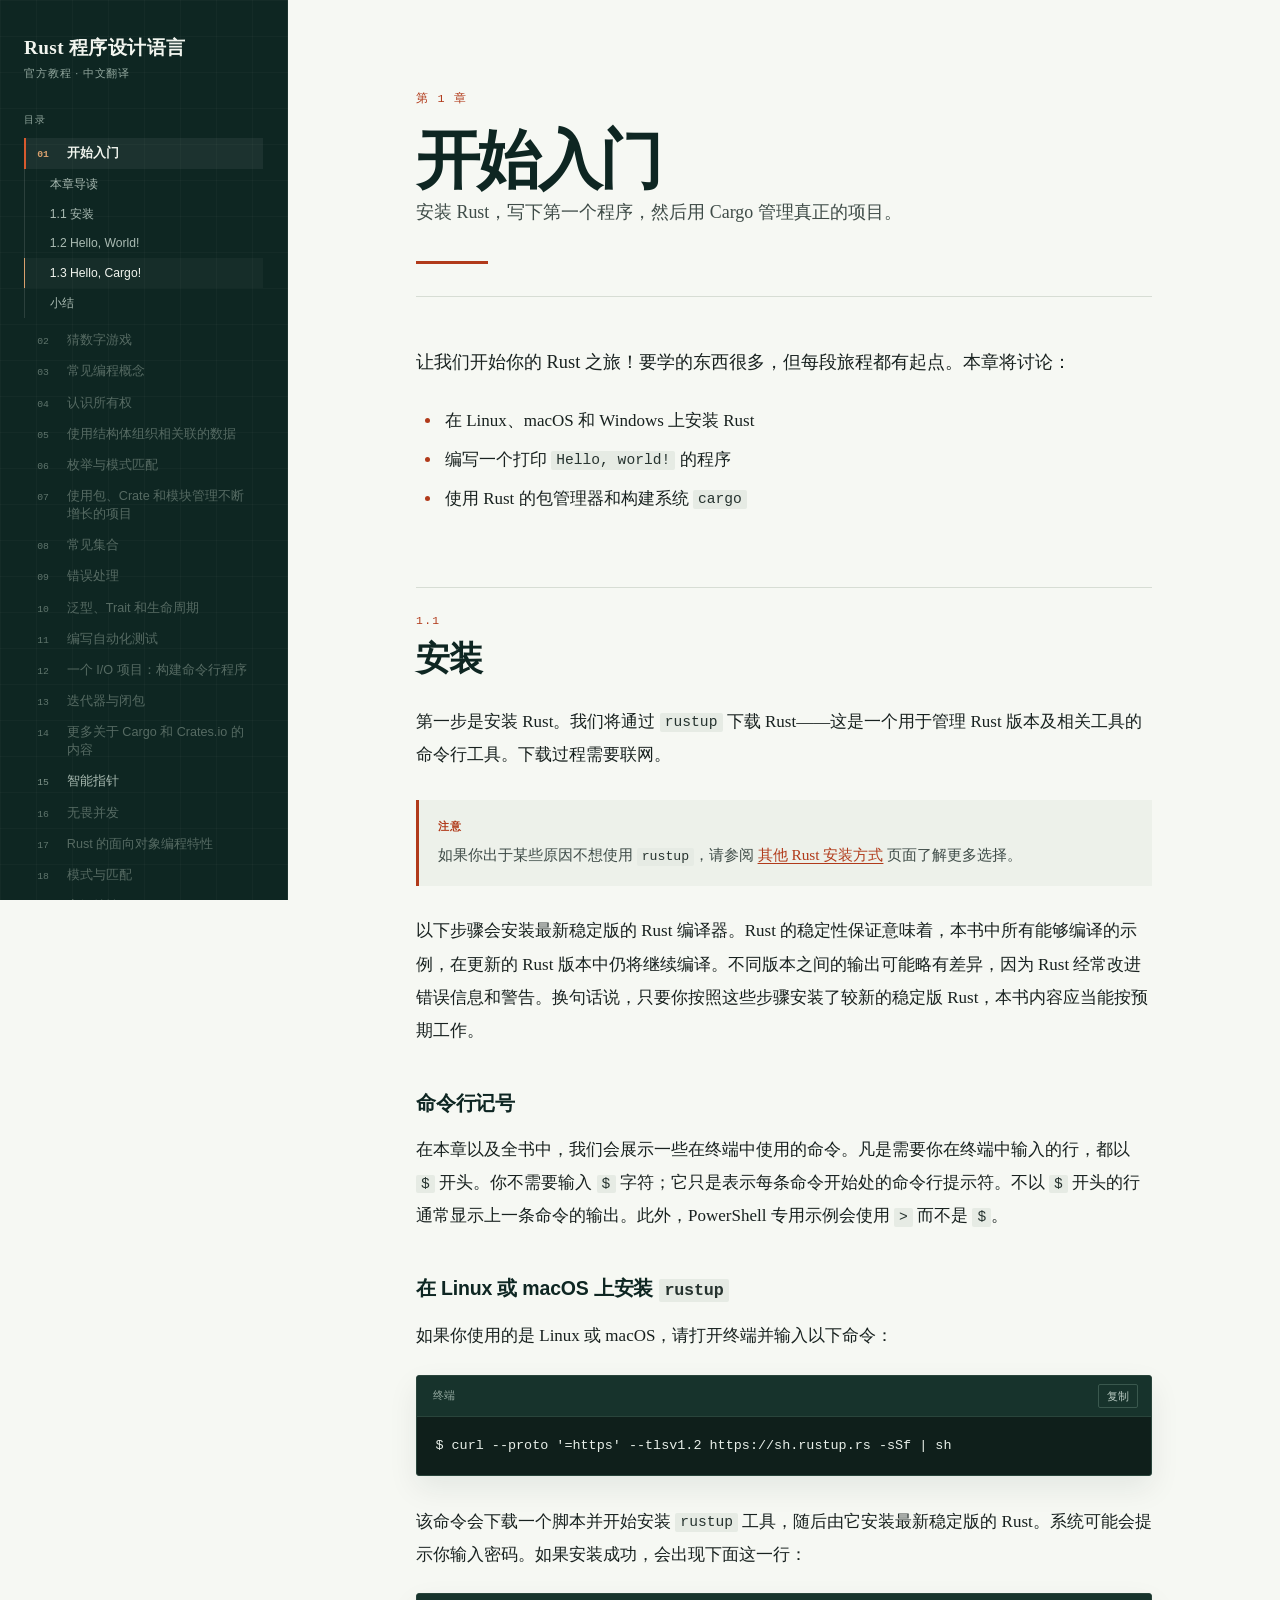
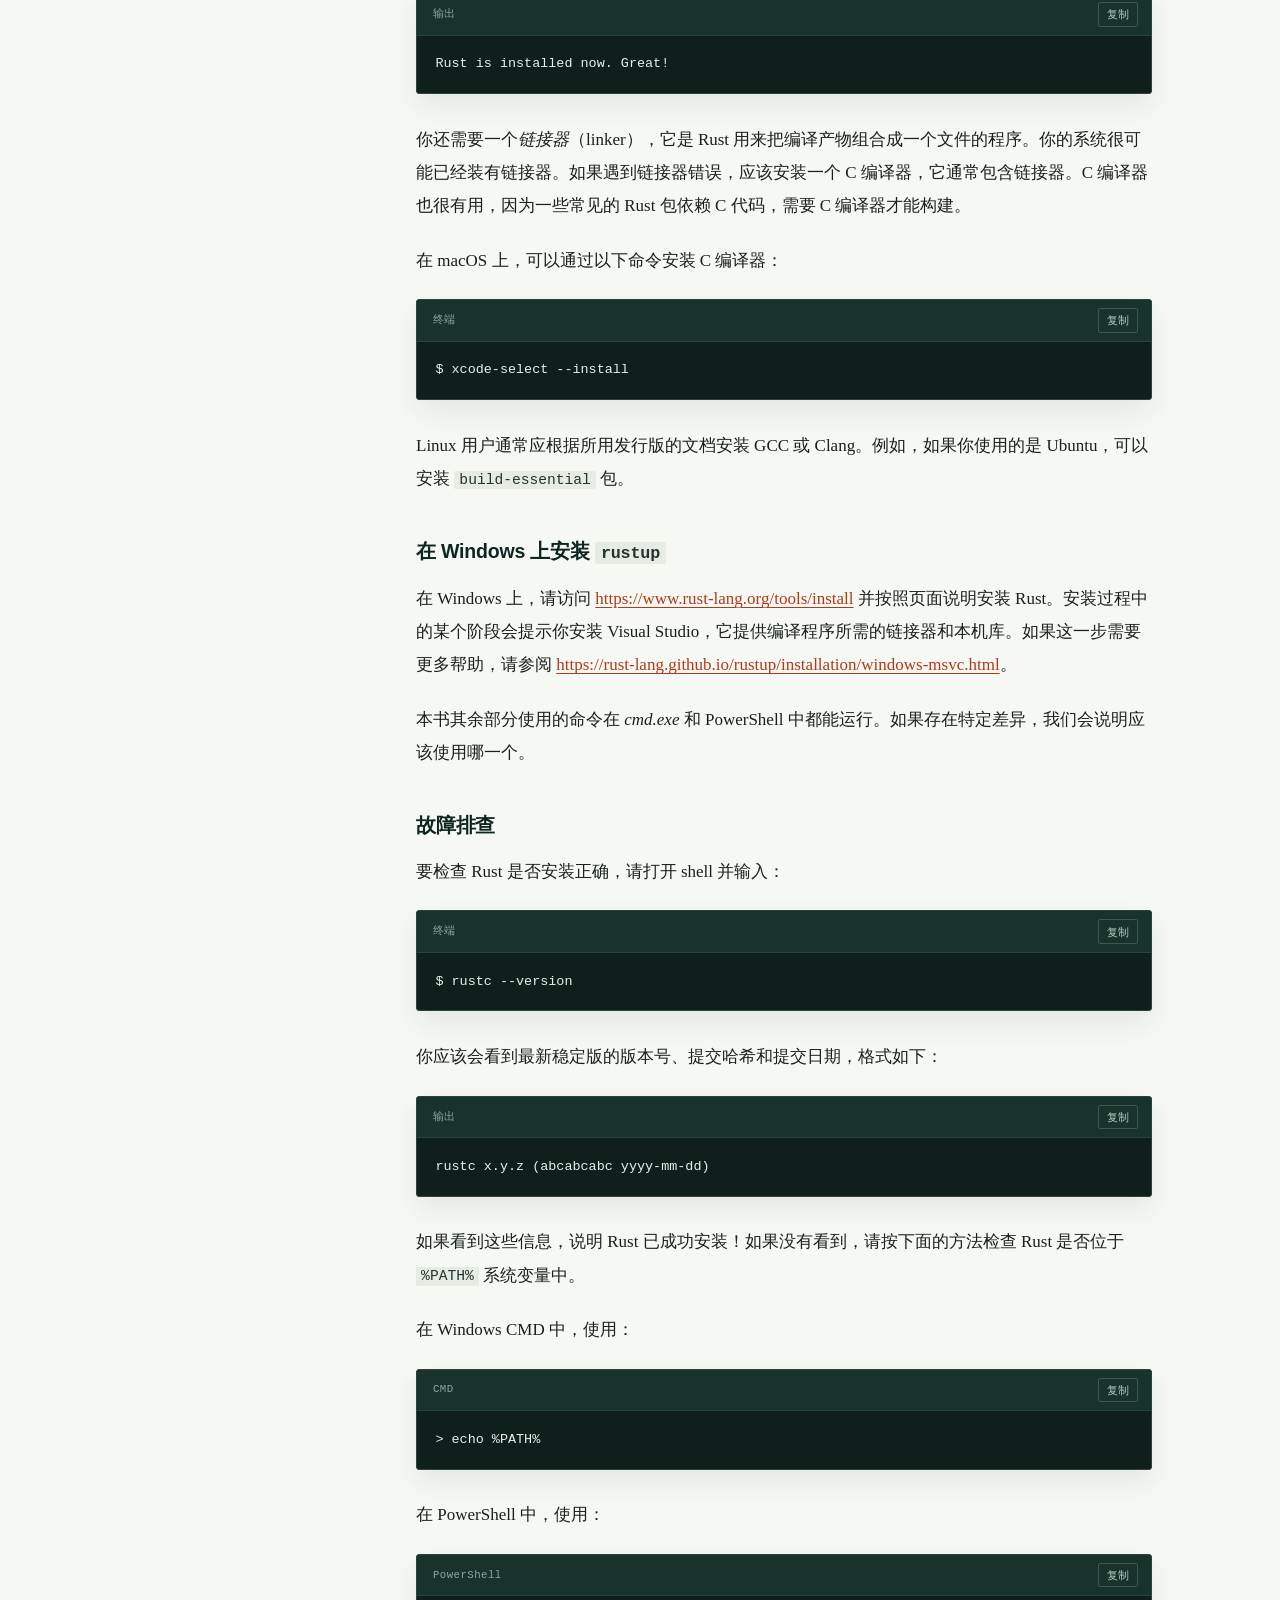
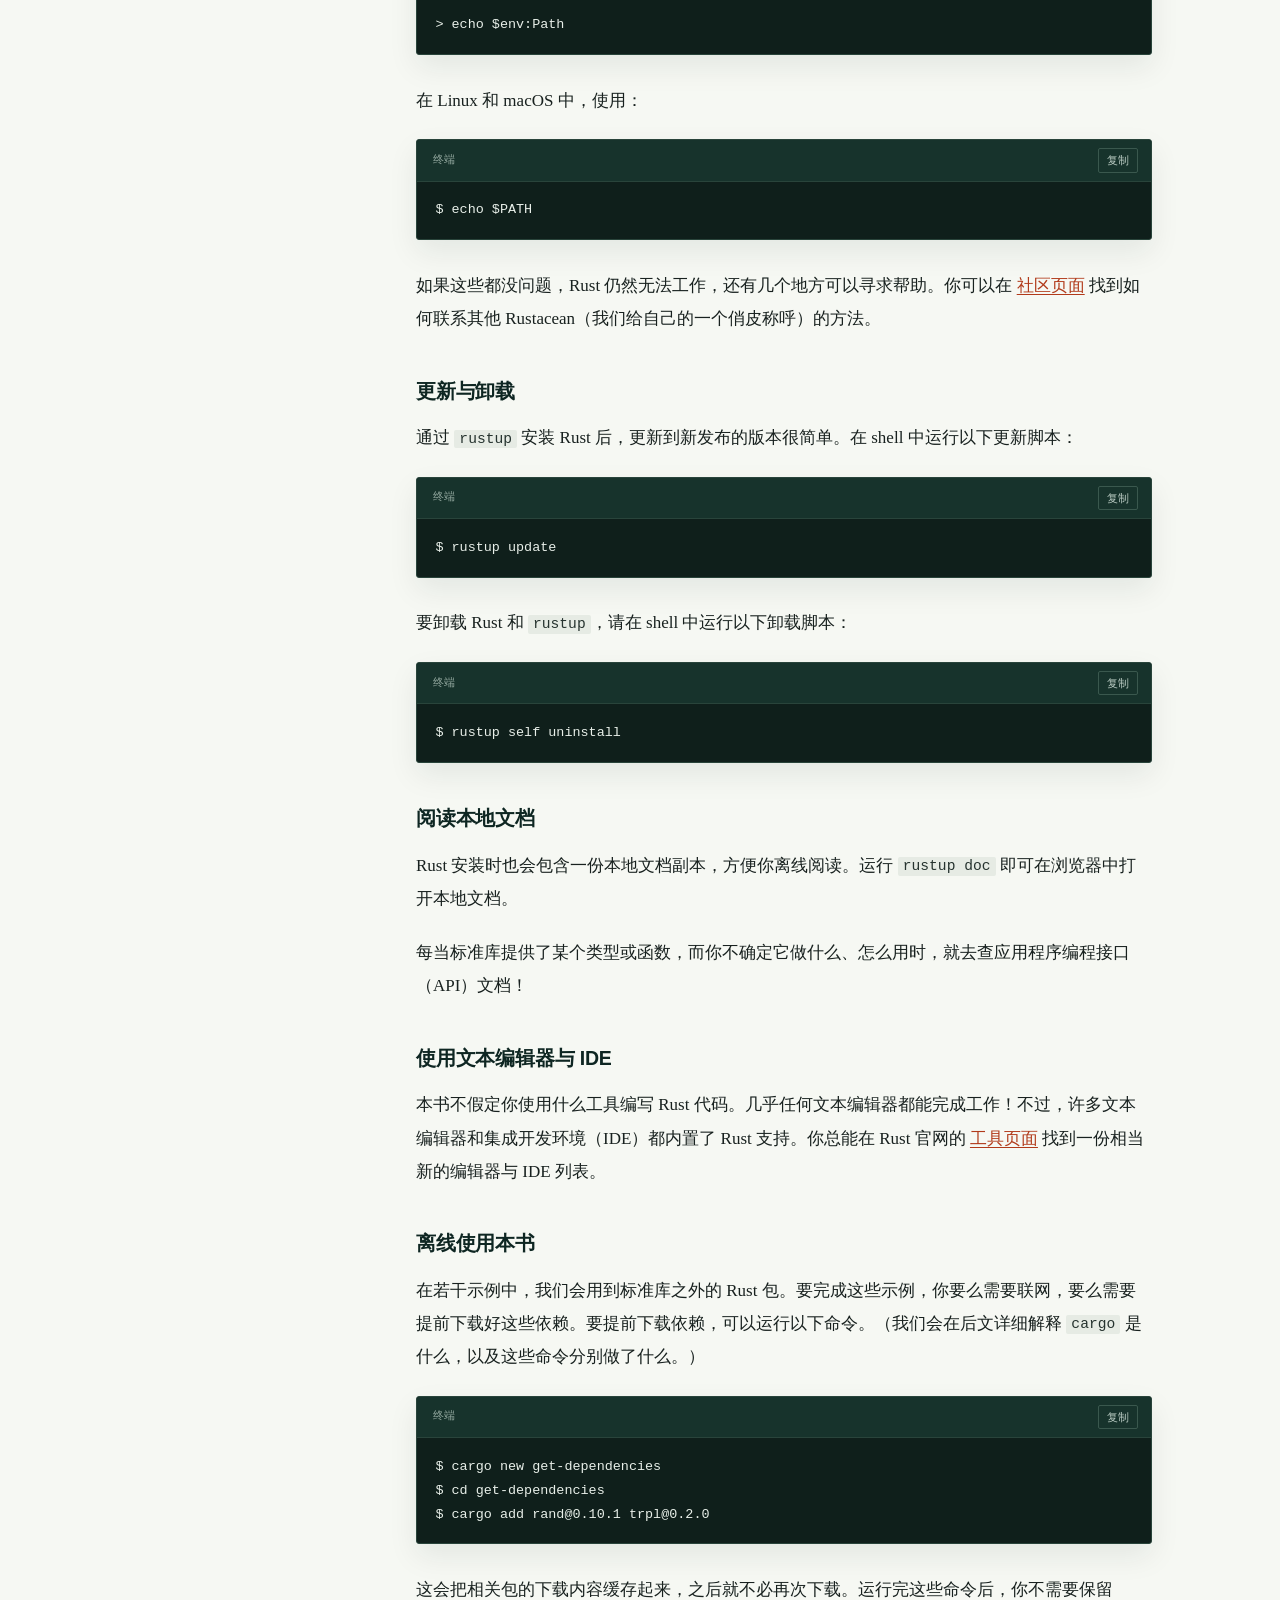
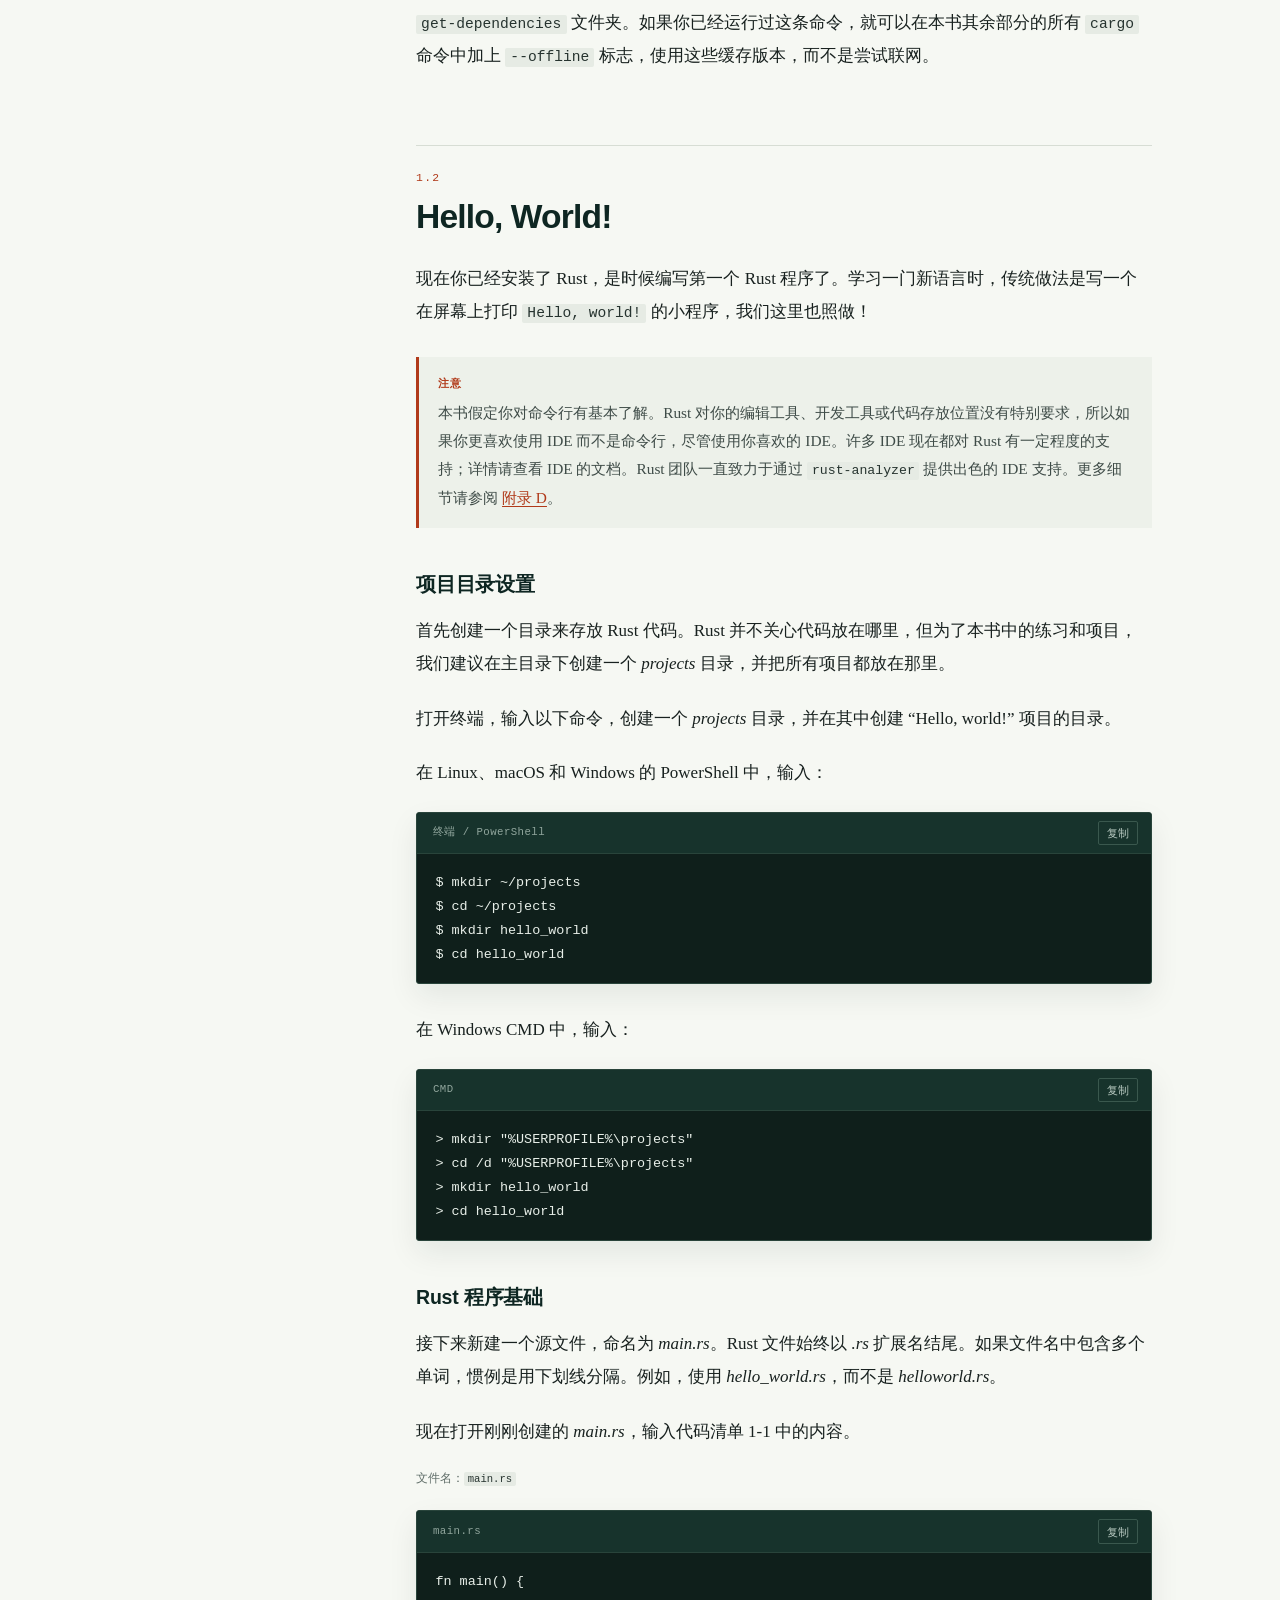
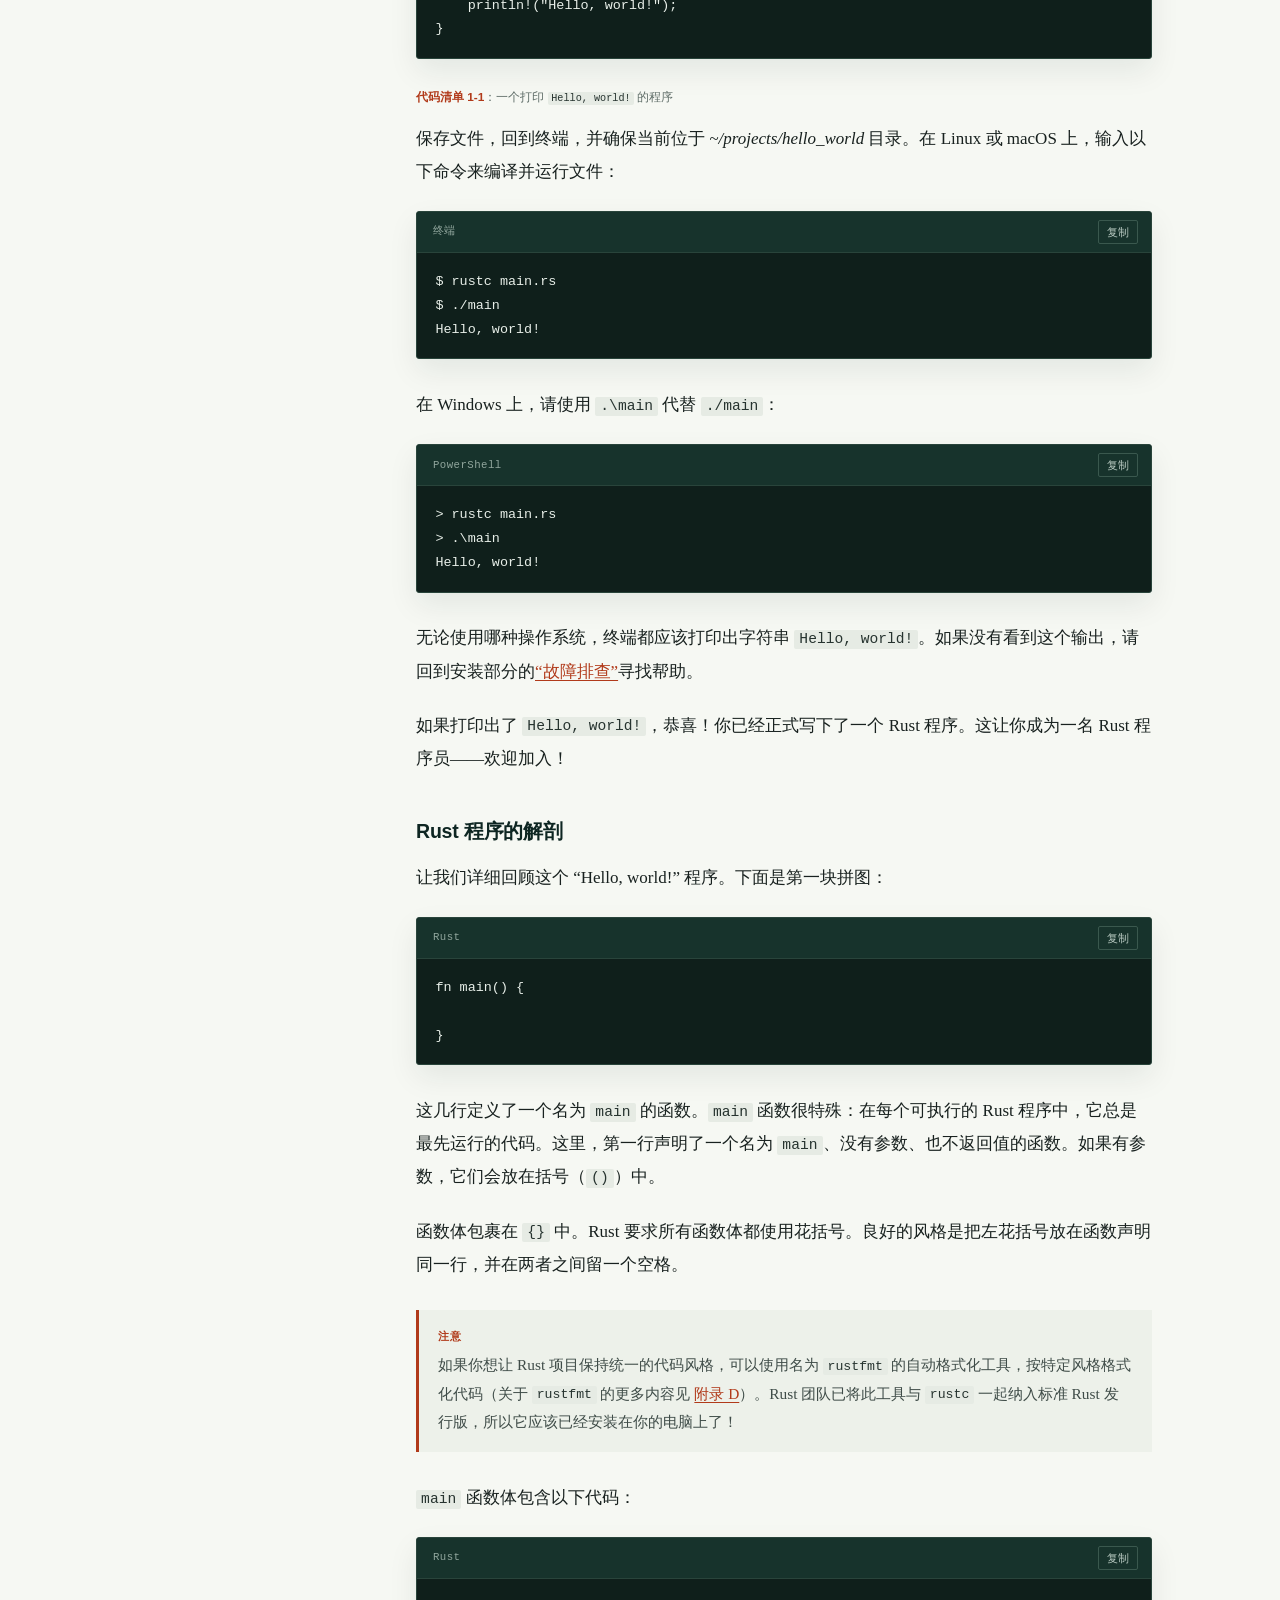
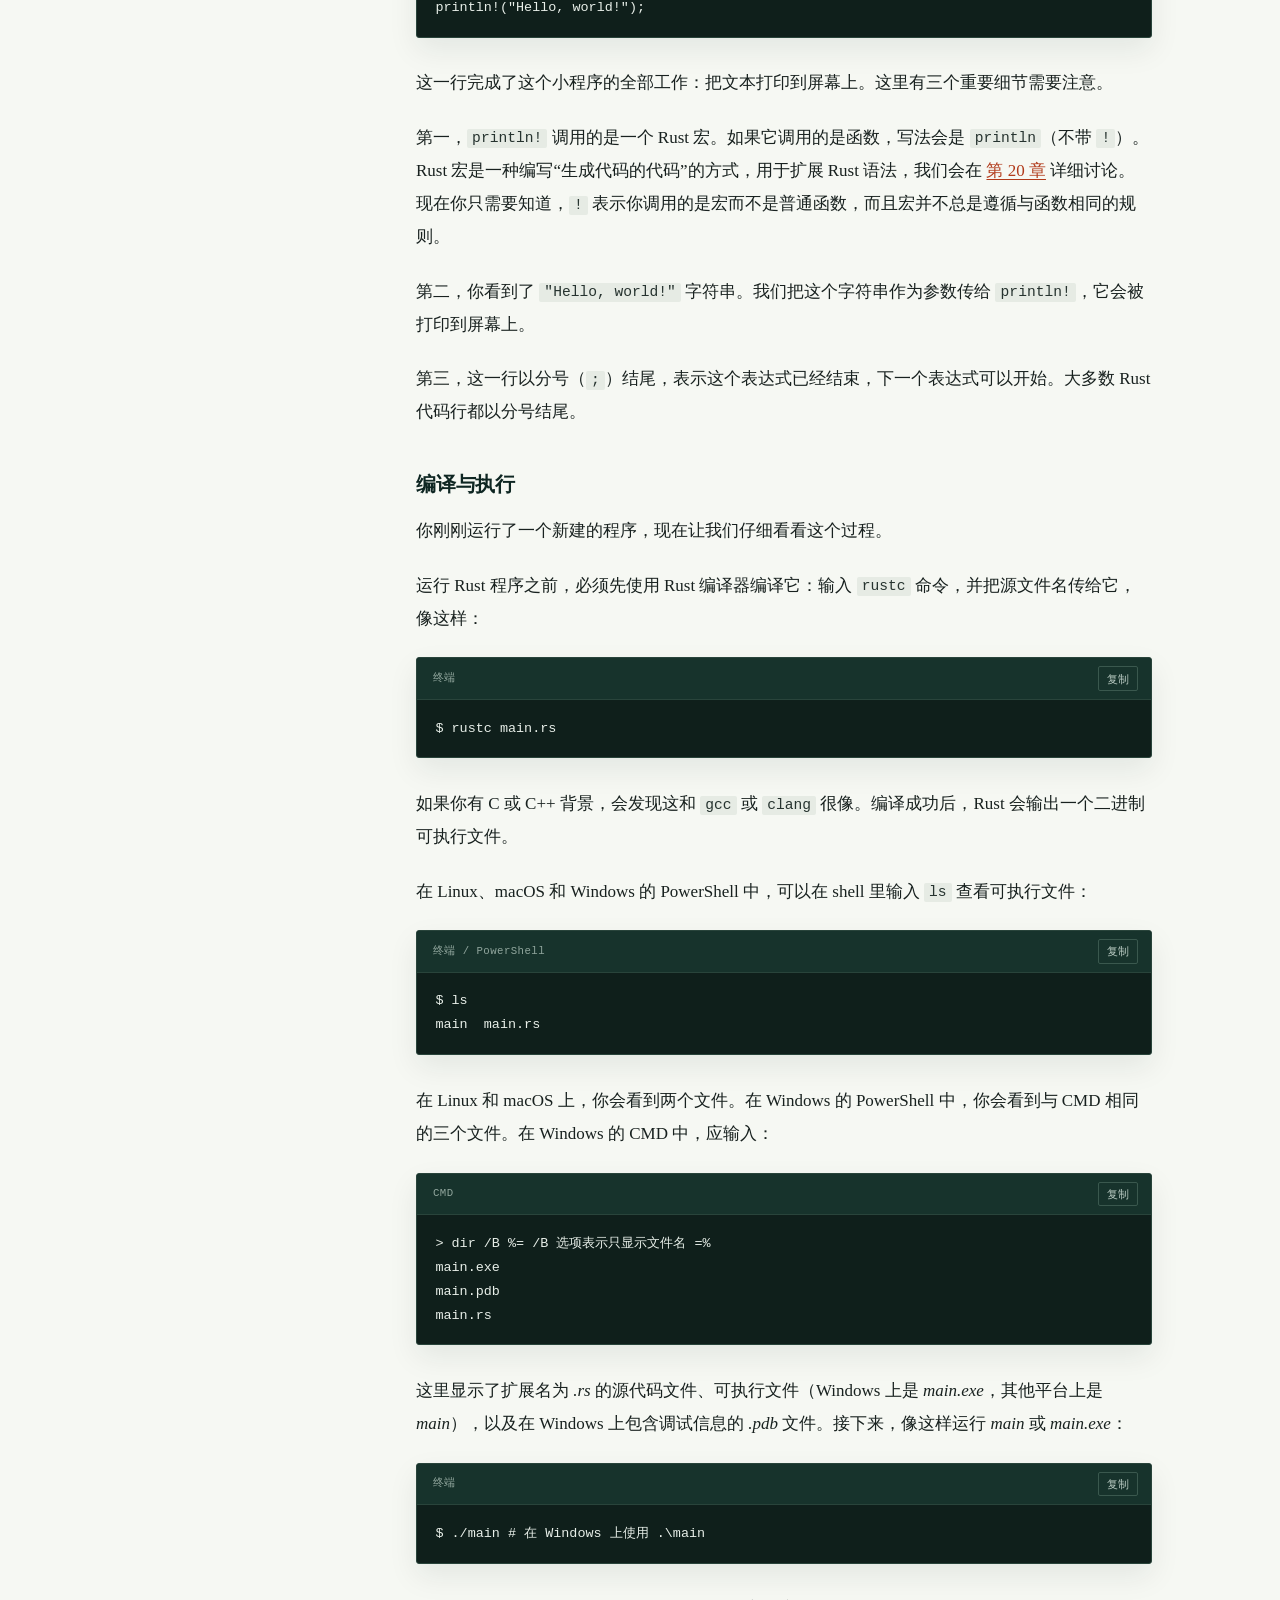
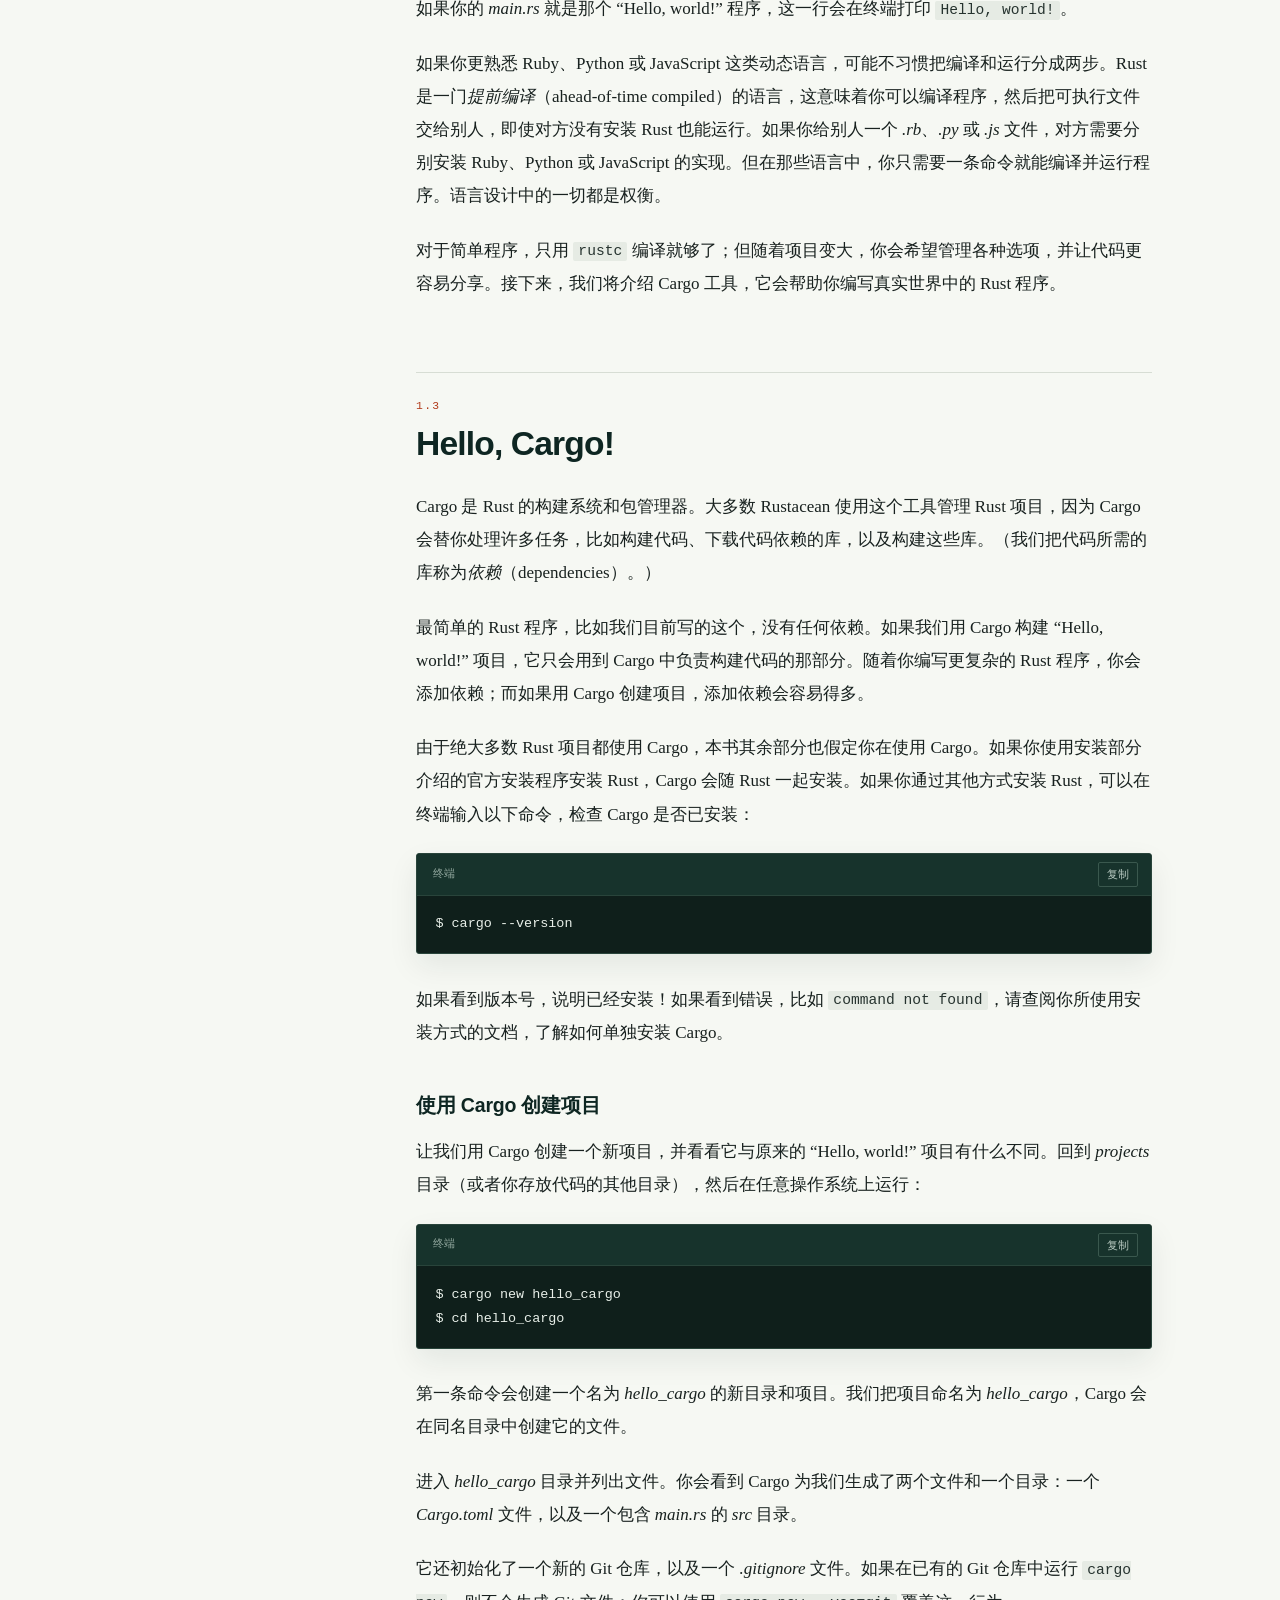
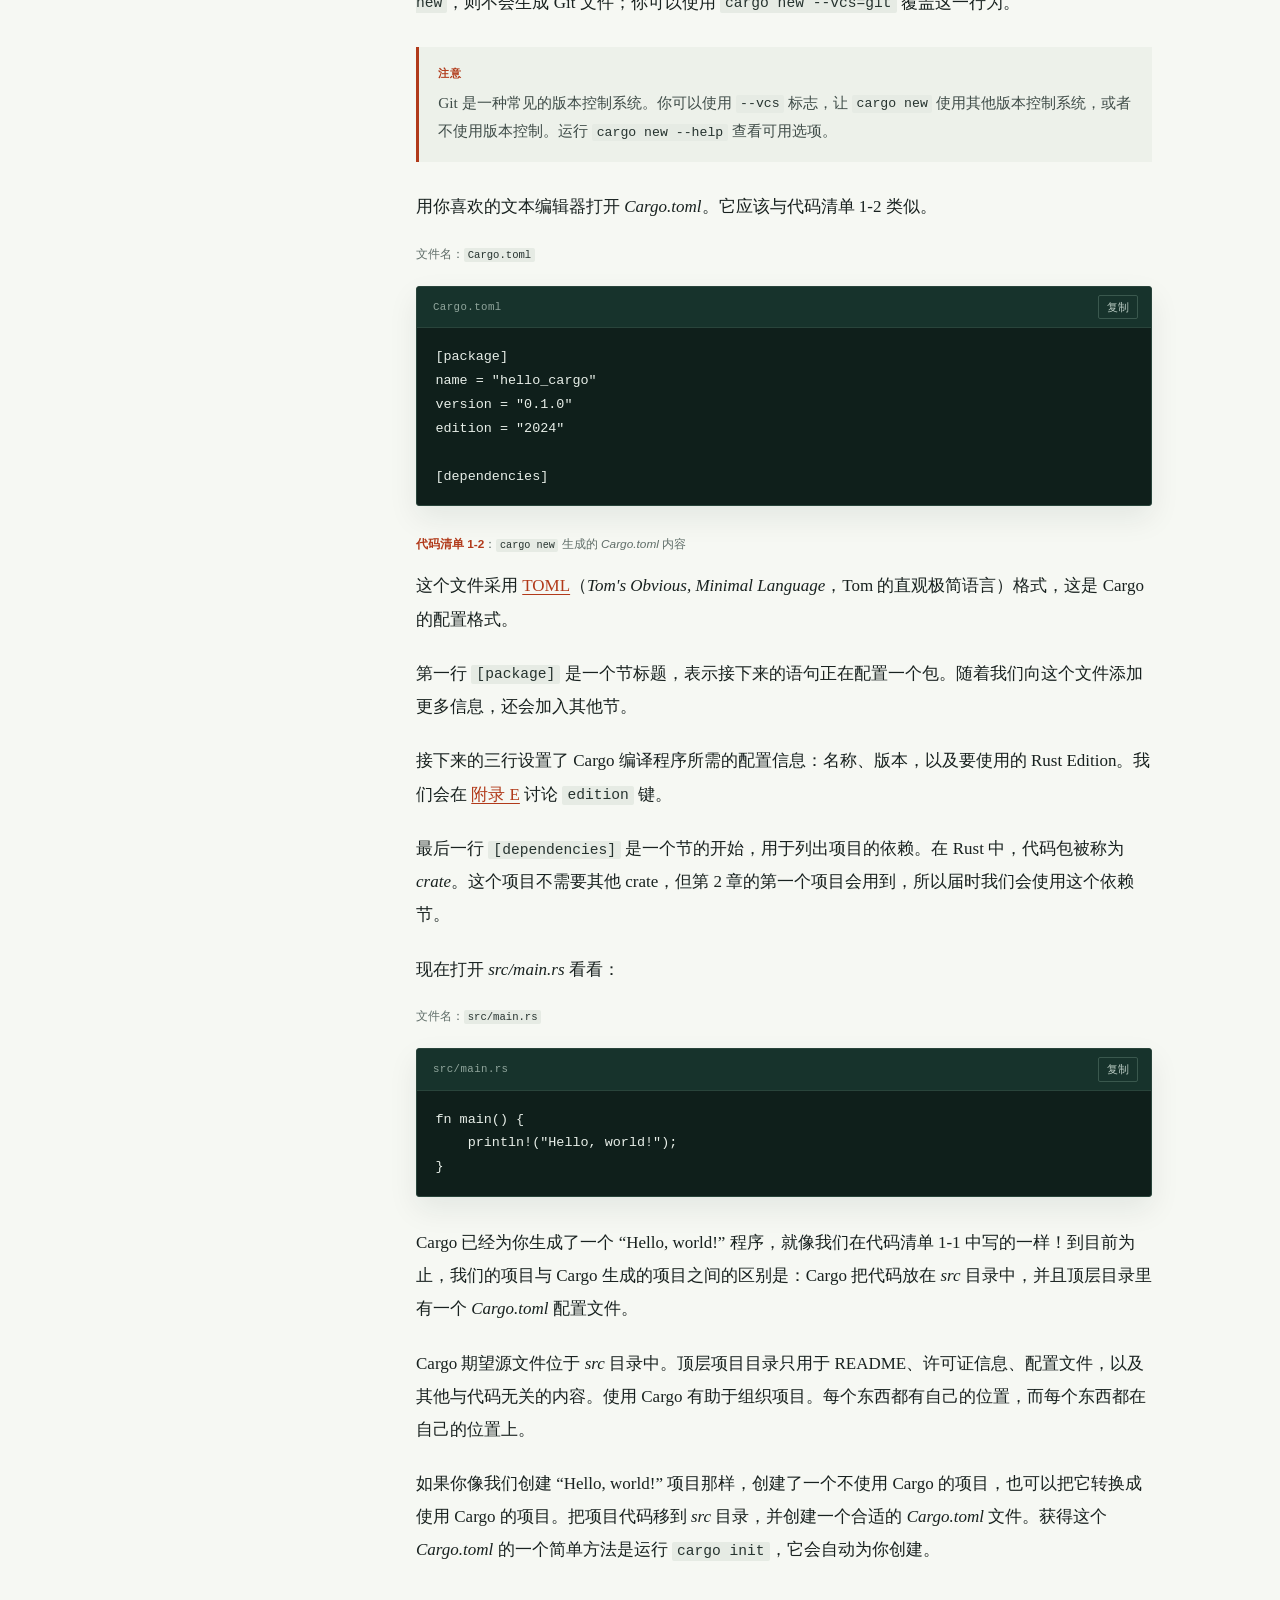
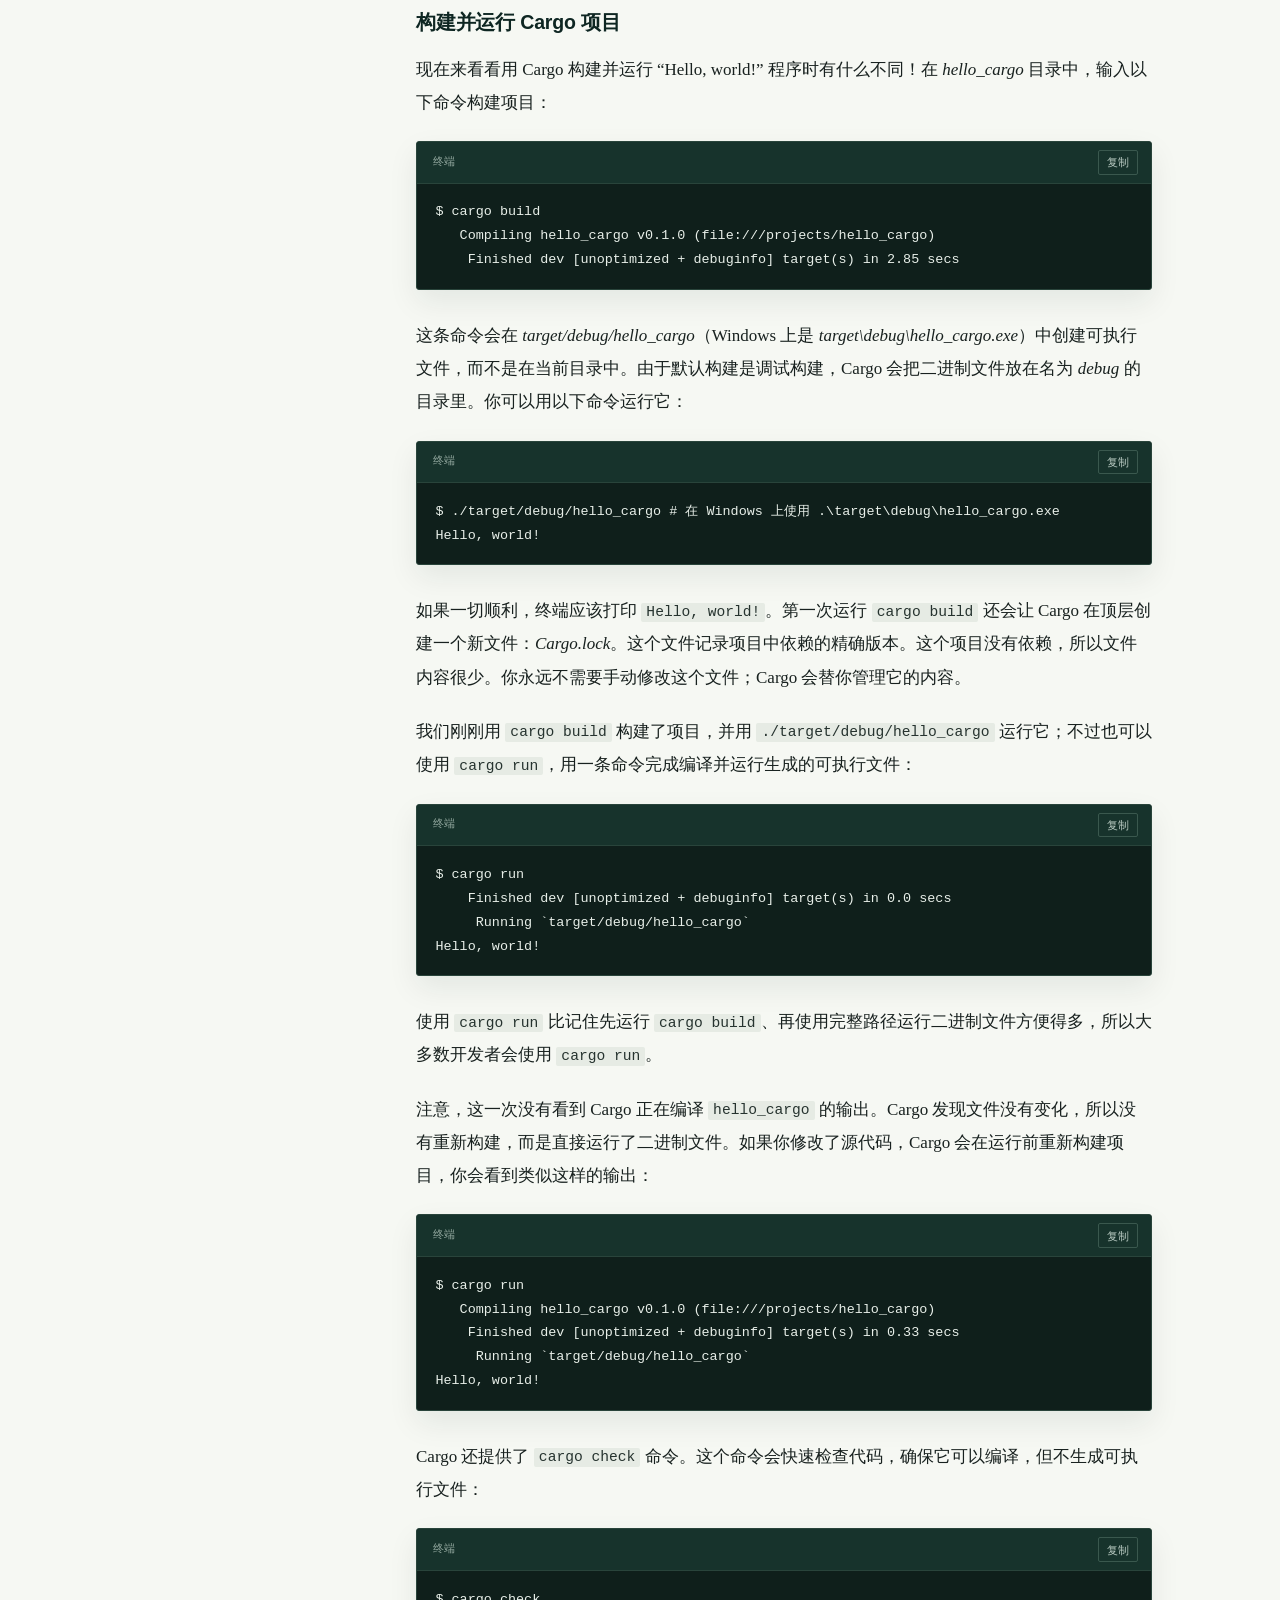
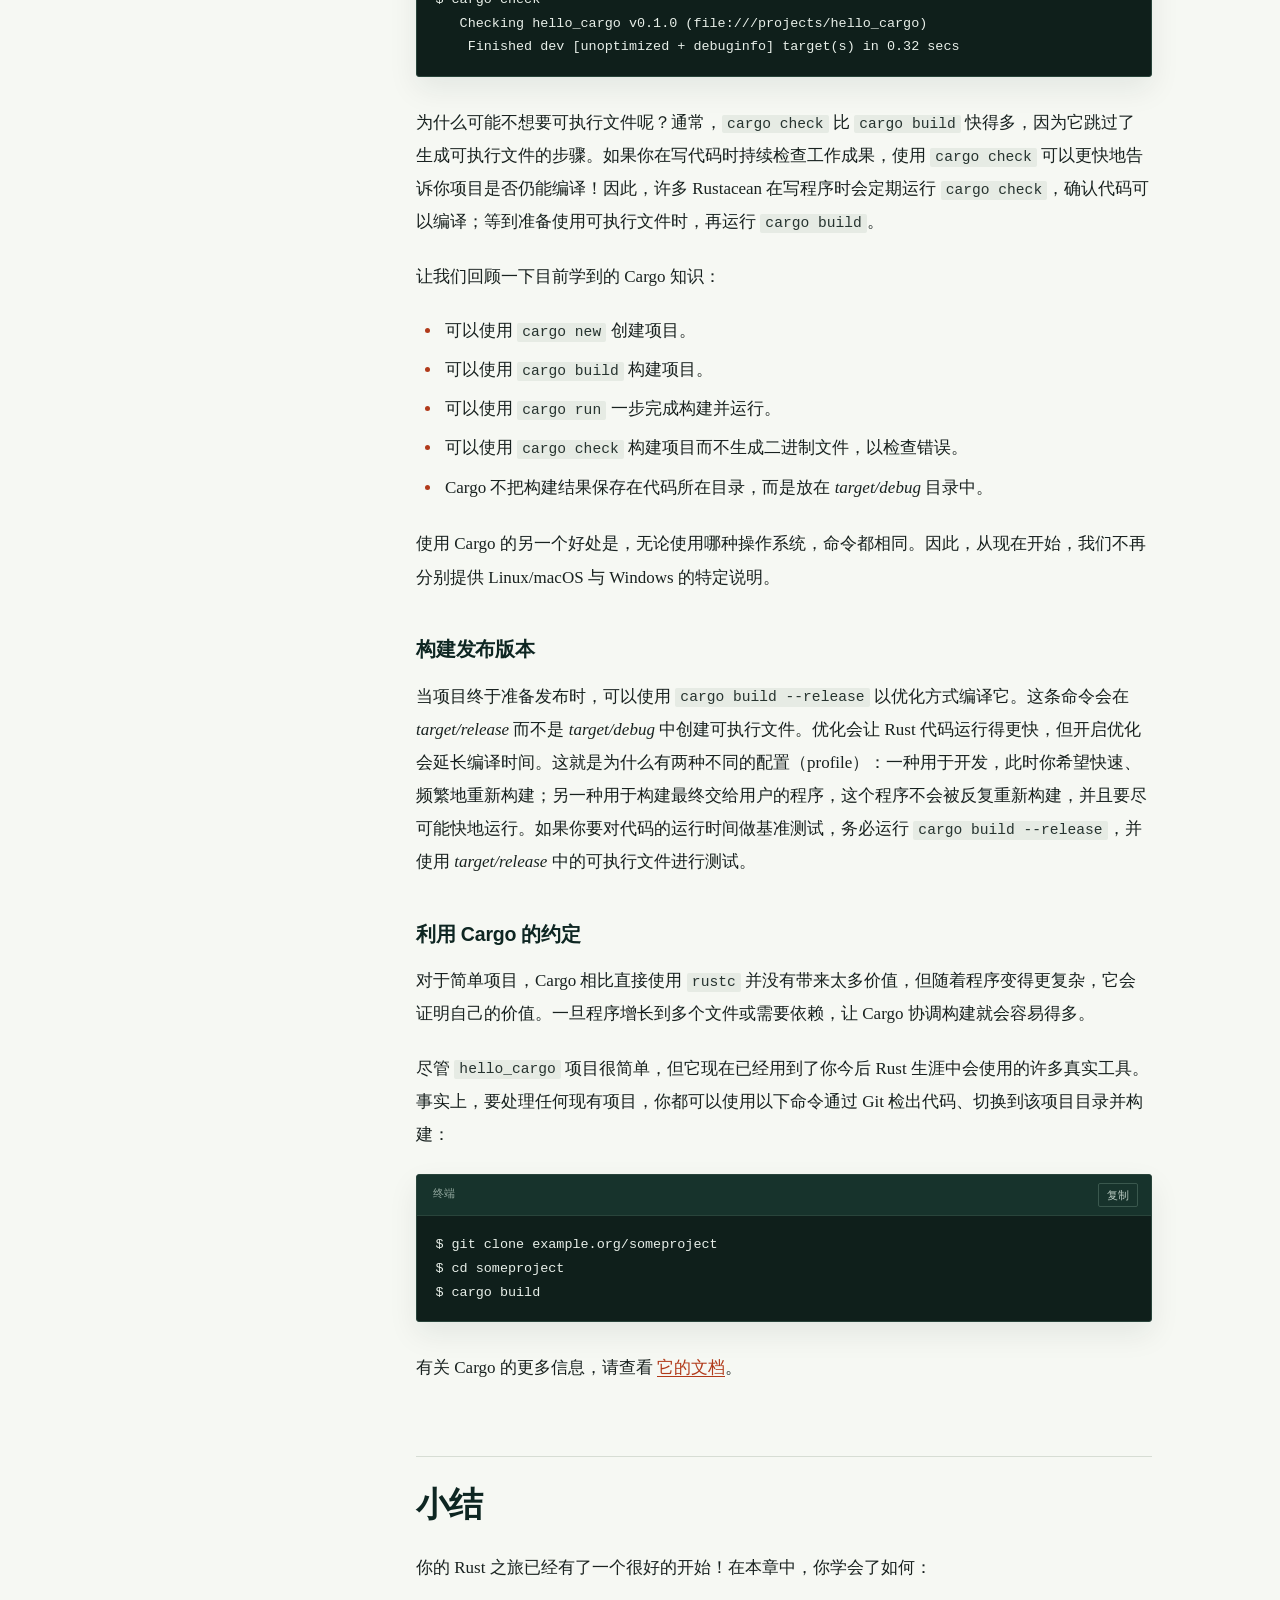
==== commit c4139736: "docs: 更新第一章与第十五章内容及样式" ====
--- a/ch01-getting-started.html
+++ b/ch01-getting-started.html
@@ -30,21 +30,50 @@
       </div>
 
       <nav aria-label="本书目录">
-        <p class="side-label">第 1 章</p>
-        <a class="side-chapter" href="#getting-started">开始入门</a>
-        <ol class="side-sections">
-          <li><a class="is-active" href="#getting-started">本章导读</a></li>
-          <li><a href="#installation">1.1 安装</a></li>
-          <li><a href="#hello-world">1.2 Hello, World!</a></li>
-          <li><a href="#hello-cargo">1.3 Hello, Cargo!</a></li>
-          <li><a href="#summary">小结</a></li>
+        <p class="side-label">目录</p>
+        <ol class="side-toc">
+          <li>
+            <a class="side-toc-item is-current" href="#getting-started" aria-current="page">
+              <span class="n">01</span><span class="t">开始入门</span>
+            </a>
+            <ol class="side-sections">
+              <li><a class="is-active" href="#getting-started">本章导读</a></li>
+              <li><a href="#installation">1.1 安装</a></li>
+              <li><a href="#hello-world">1.2 Hello, World!</a></li>
+              <li><a href="#hello-cargo">1.3 Hello, Cargo!</a></li>
+              <li><a href="#summary">小结</a></li>
+            </ol>
+          </li>
+          <li><span class="side-toc-item is-muted"><span class="n">02</span><span class="t">猜数字游戏</span></span></li>
+          <li><span class="side-toc-item is-muted"><span class="n">03</span><span class="t">常见编程概念</span></span></li>
+          <li><span class="side-toc-item is-muted"><span class="n">04</span><span class="t">认识所有权</span></span></li>
+          <li><span class="side-toc-item is-muted"><span class="n">05</span><span class="t">使用结构体组织相关联的数据</span></span></li>
+          <li><span class="side-toc-item is-muted"><span class="n">06</span><span class="t">枚举与模式匹配</span></span></li>
+          <li><span class="side-toc-item is-muted"><span class="n">07</span><span class="t">使用包、Crate 和模块管理不断增长的项目</span></span></li>
+          <li><span class="side-toc-item is-muted"><span class="n">08</span><span class="t">常见集合</span></span></li>
+          <li><span class="side-toc-item is-muted"><span class="n">09</span><span class="t">错误处理</span></span></li>
+          <li><span class="side-toc-item is-muted"><span class="n">10</span><span class="t">泛型、Trait 和生命周期</span></span></li>
+          <li><span class="side-toc-item is-muted"><span class="n">11</span><span class="t">编写自动化测试</span></span></li>
+          <li><span class="side-toc-item is-muted"><span class="n">12</span><span class="t">一个 I/O 项目：构建命令行程序</span></span></li>
+          <li><span class="side-toc-item is-muted"><span class="n">13</span><span class="t">迭代器与闭包</span></span></li>
+          <li><span class="side-toc-item is-muted"><span class="n">14</span><span class="t">更多关于 Cargo 和 Crates.io 的内容</span></span></li>
+          <li>
+            <a class="side-toc-item" href="ch15-smart-pointers.html">
+              <span class="n">15</span><span class="t">智能指针</span>
+            </a>
+          </li>
+          <li><span class="side-toc-item is-muted"><span class="n">16</span><span class="t">无畏并发</span></span></li>
+          <li><span class="side-toc-item is-muted"><span class="n">17</span><span class="t">Rust 的面向对象编程特性</span></span></li>
+          <li><span class="side-toc-item is-muted"><span class="n">18</span><span class="t">模式与匹配</span></span></li>
+          <li><span class="side-toc-item is-muted"><span class="n">19</span><span class="t">高级特性</span></span></li>
+          <li><span class="side-toc-item is-muted"><span class="n">20</span><span class="t">最后的项目：构建多线程 Web 服务器</span></span></li>
         </ol>
       </nav>
 
       <div class="side-progress">
-        <p><span>翻译进度</span><strong>1 / 20</strong></p>
-        <div class="progress-track" aria-hidden="true"><span></span></div>
-        <p class="side-note">第 1 章已完成。后续章节将陆续翻译。</p>
+        <p><span>翻译进度</span><strong>2 / 20</strong></p>
+        <div class="progress-track" aria-hidden="true"><span style="width: 10%"></span></div>
+        <p class="side-note">第 1 章与第 15 章已完成，其余章节将陆续翻译。</p>
       </div>
     </aside>
 
--- a/style.css
+++ b/style.css
@@ -539,19 +539,76 @@
   text-decoration: none;
 }
 
-.side-sections {
-  margin: 0.5rem 0 0;
+.side-toc {
+  margin: 0;
   padding: 0;
   list-style: none;
 }
 
+.side-toc-item {
+  display: flex;
+  gap: 0.55rem;
+  align-items: baseline;
+  padding: 0.4rem 0.7rem;
+  border-left: 2px solid transparent;
+  color: #a7b9b0;
+  font-family: var(--sans);
+  font-size: 0.79rem;
+  line-height: 1.45;
+  text-decoration: none;
+  transition:
+    color 0.15s ease,
+    border-color 0.15s ease,
+    background 0.15s ease;
+}
+
+.side-toc-item .n {
+  flex: none;
+  width: 1.3rem;
+  font-family: var(--mono);
+  font-size: 0.61rem;
+  color: #7f938a;
+}
+
+.side-toc-item .t {
+  min-width: 0;
+}
+
+a.side-toc-item:hover {
+  border-left-color: rgba(217, 160, 110, 0.45);
+  background: rgba(255, 255, 255, 0.035);
+  color: #f2f5ef;
+}
+
+.side-toc-item.is-muted {
+  color: #72857c;
+  opacity: 0.72;
+}
+
+.side-toc-item.is-current {
+  border-left-color: var(--rust-bright);
+  background: rgba(255, 255, 255, 0.06);
+  color: #f2f5ef;
+  font-weight: 600;
+}
+
+.side-toc-item.is-current .n {
+  color: var(--copper);
+}
+
+.side-sections {
+  margin: 0 0 0.45rem;
+  padding: 0;
+  list-style: none;
+}
+
 .side-sections a {
   display: block;
-  padding: 0.42rem 0.75rem 0.42rem 1.1rem;
+  padding: 0.36rem 0.75rem 0.36rem 1.55rem;
   border-left: 1px solid rgba(255, 255, 255, 0.12);
   color: #aabbb3;
   font-family: var(--sans);
-  font-size: 0.79rem;
+  font-size: 0.76rem;
   line-height: 1.5;
   text-decoration: none;
   transition:
